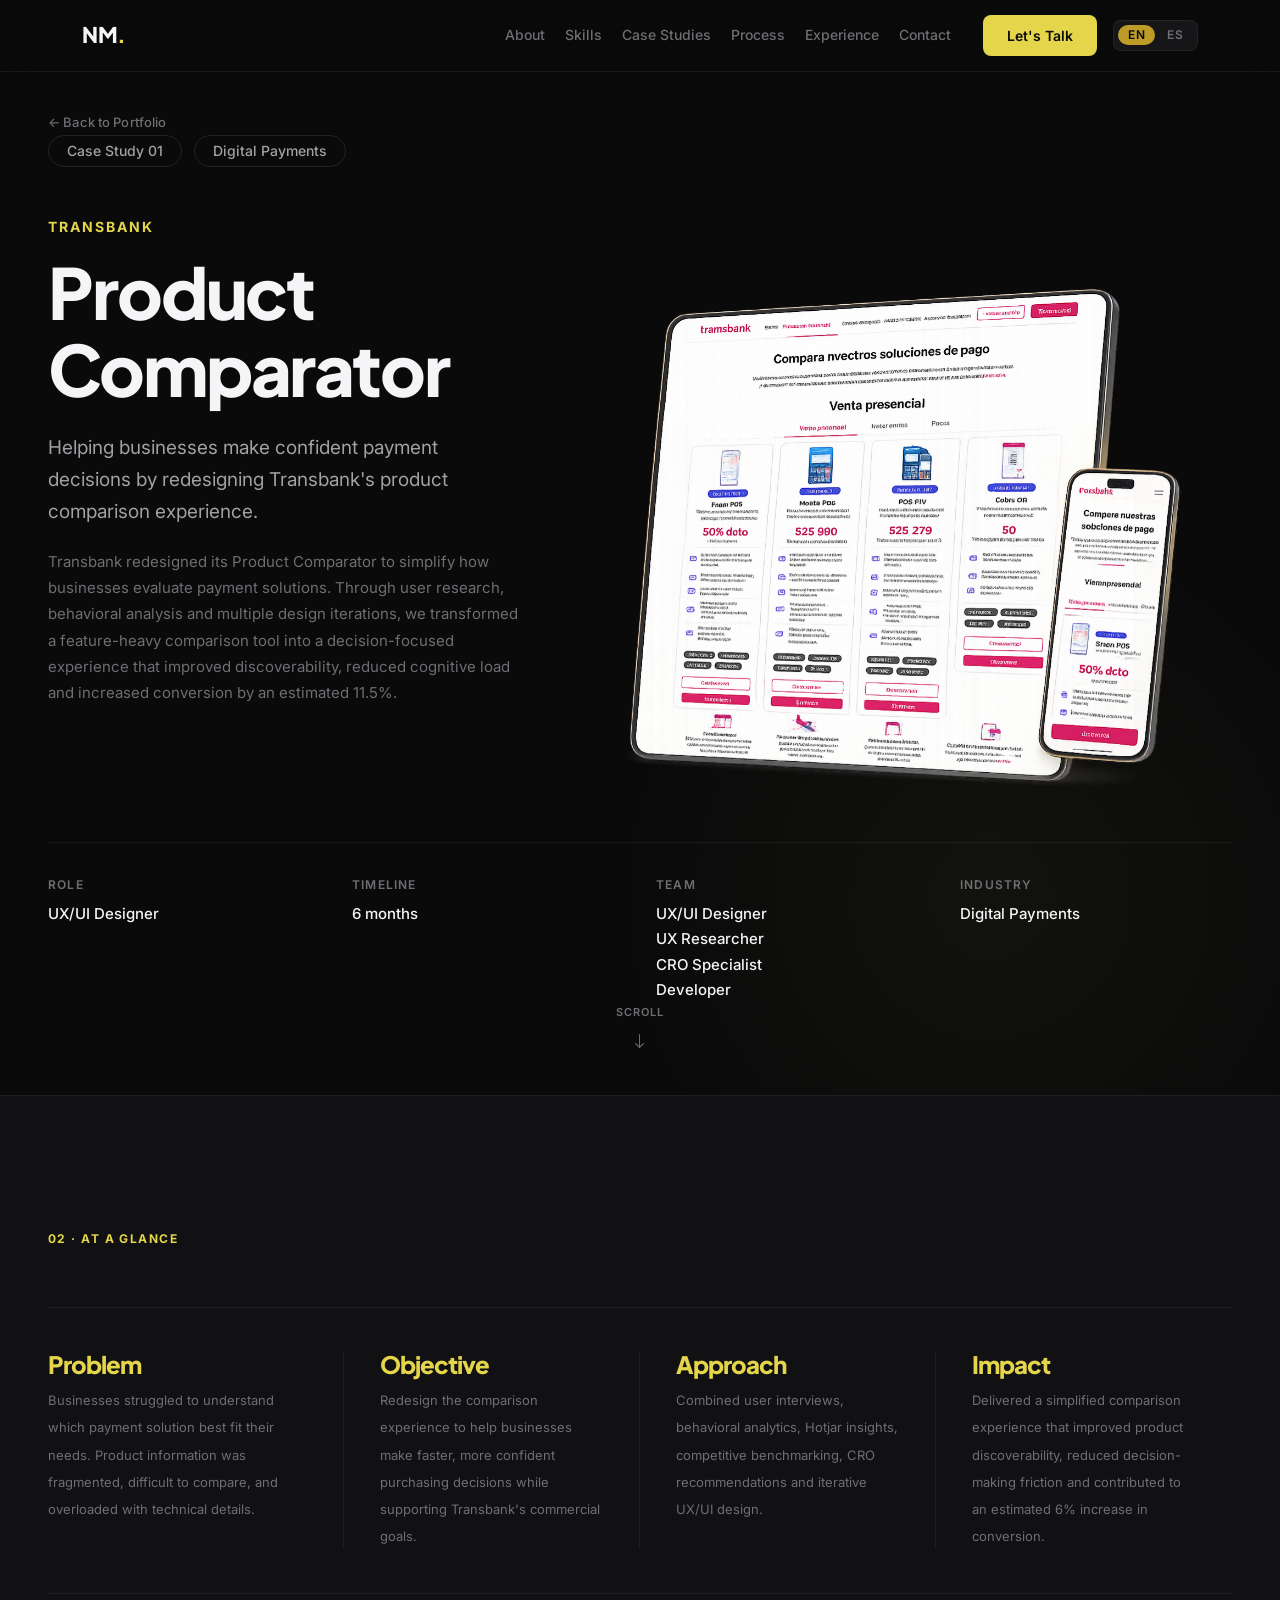
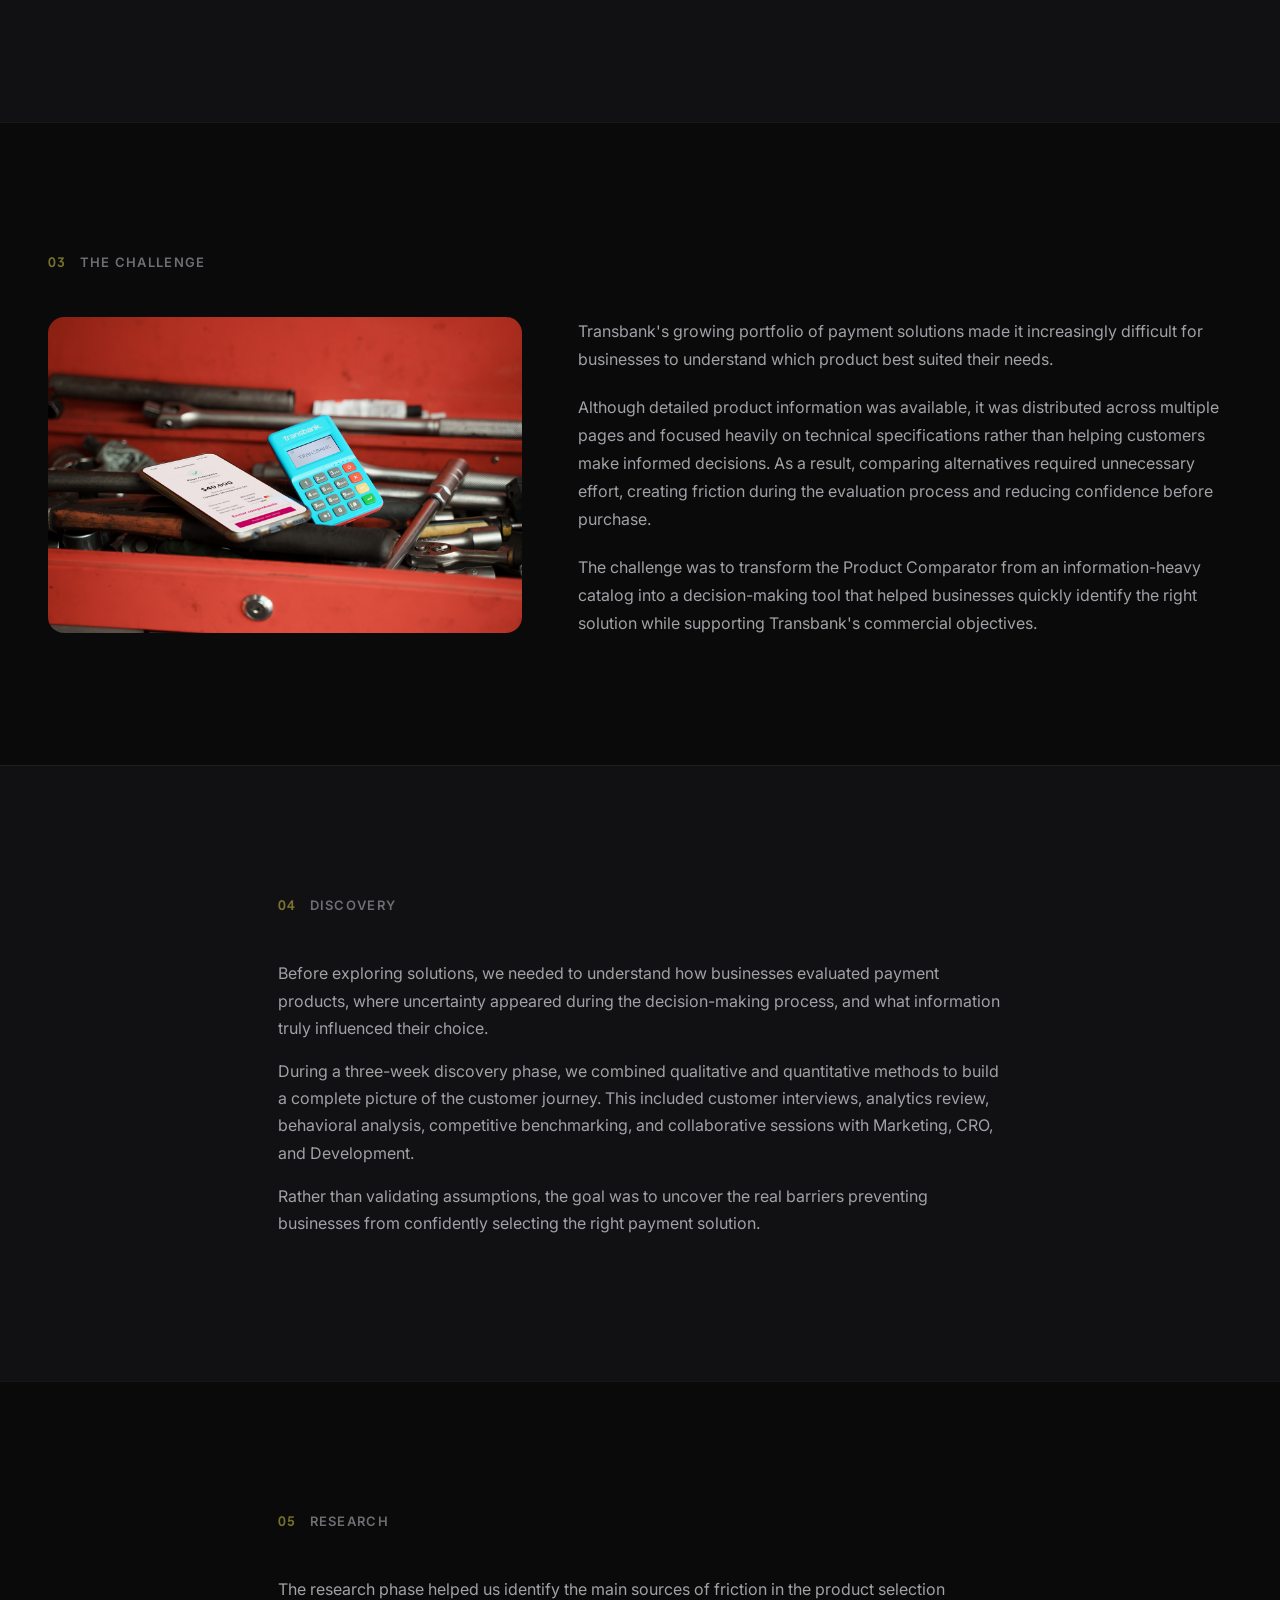
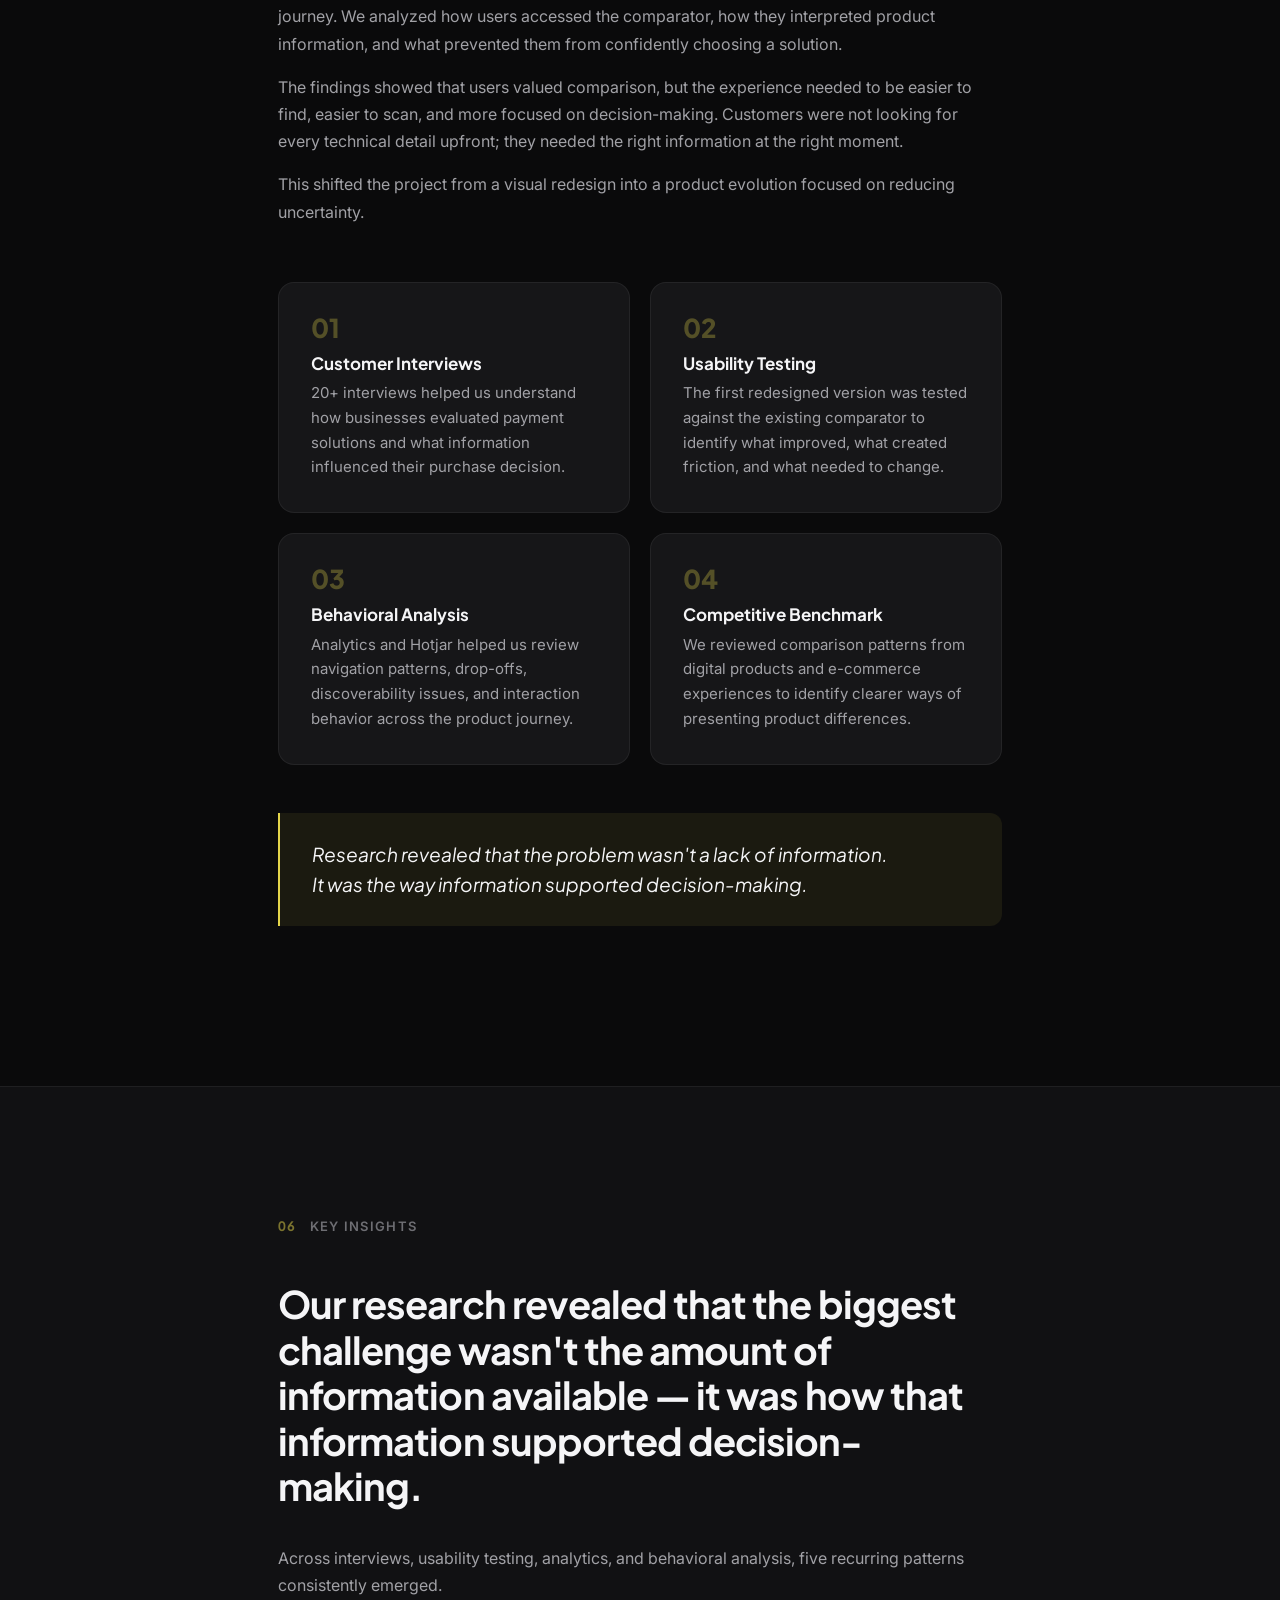
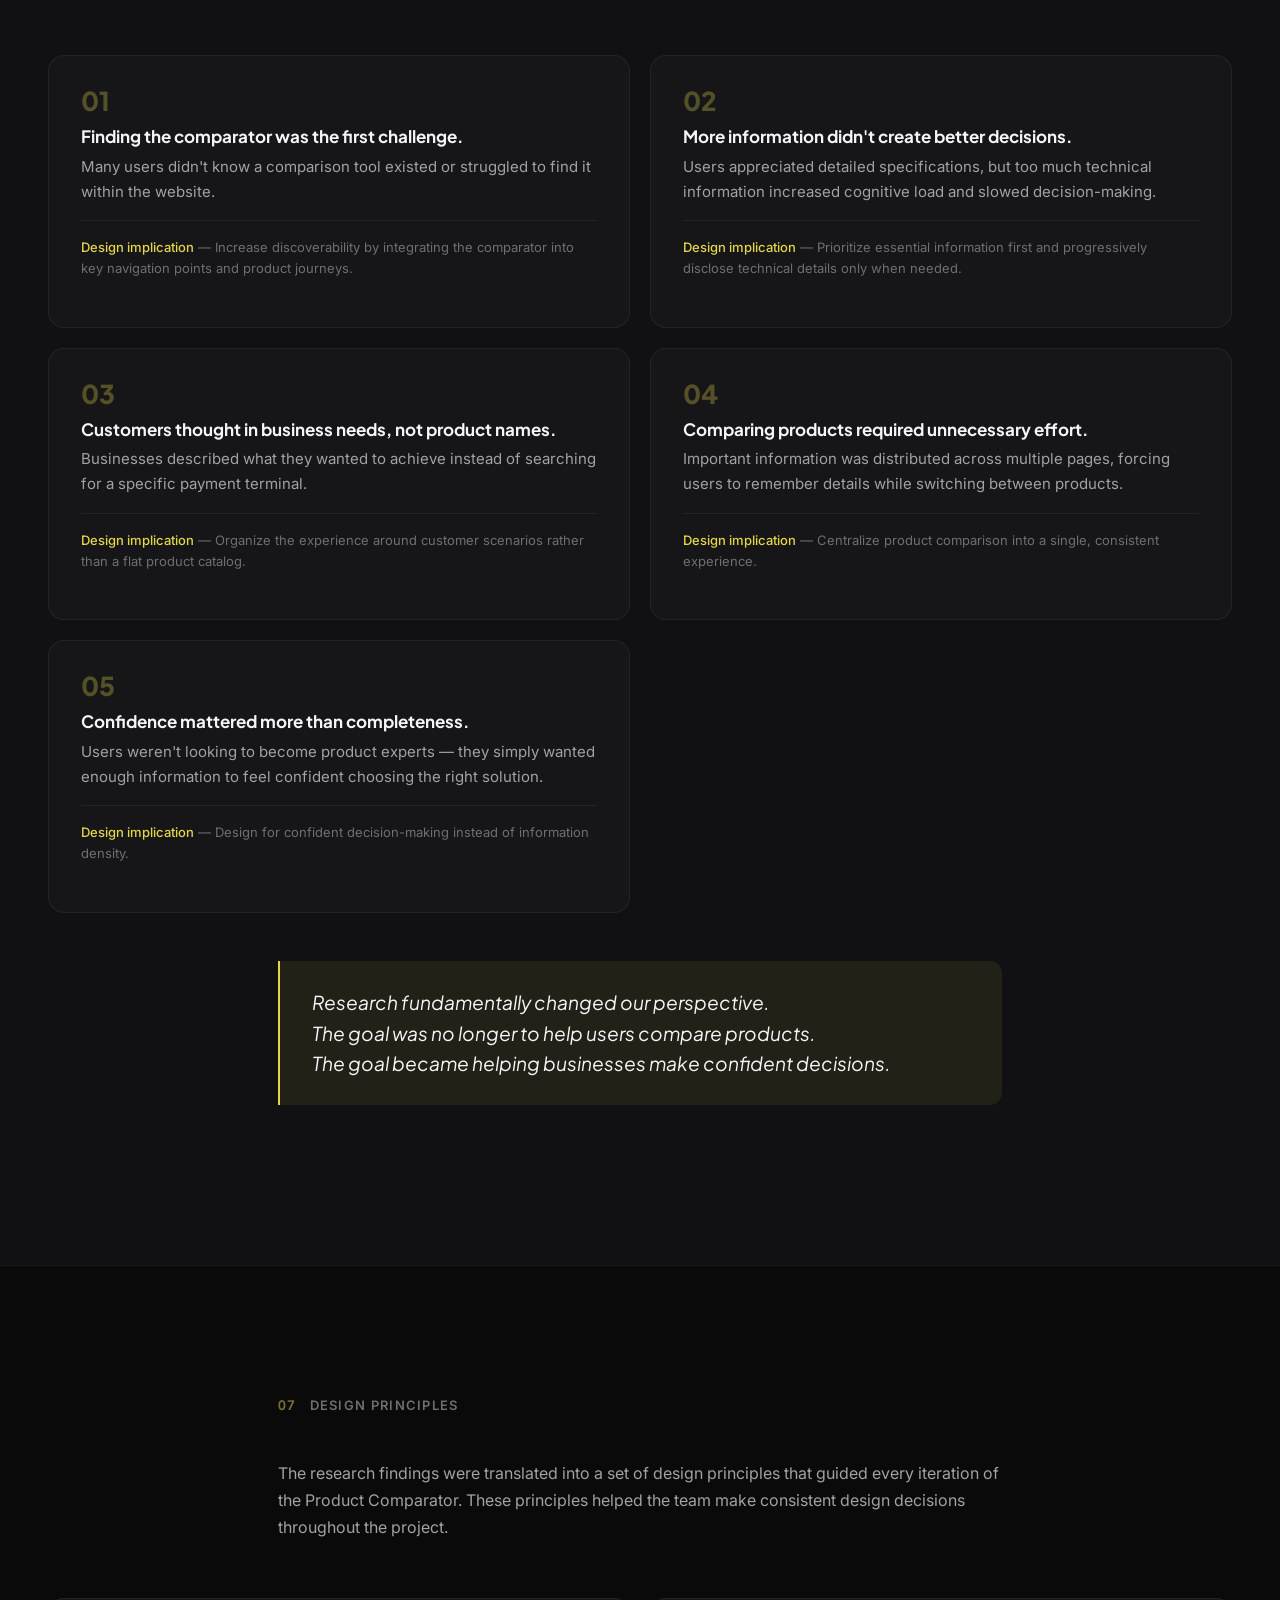
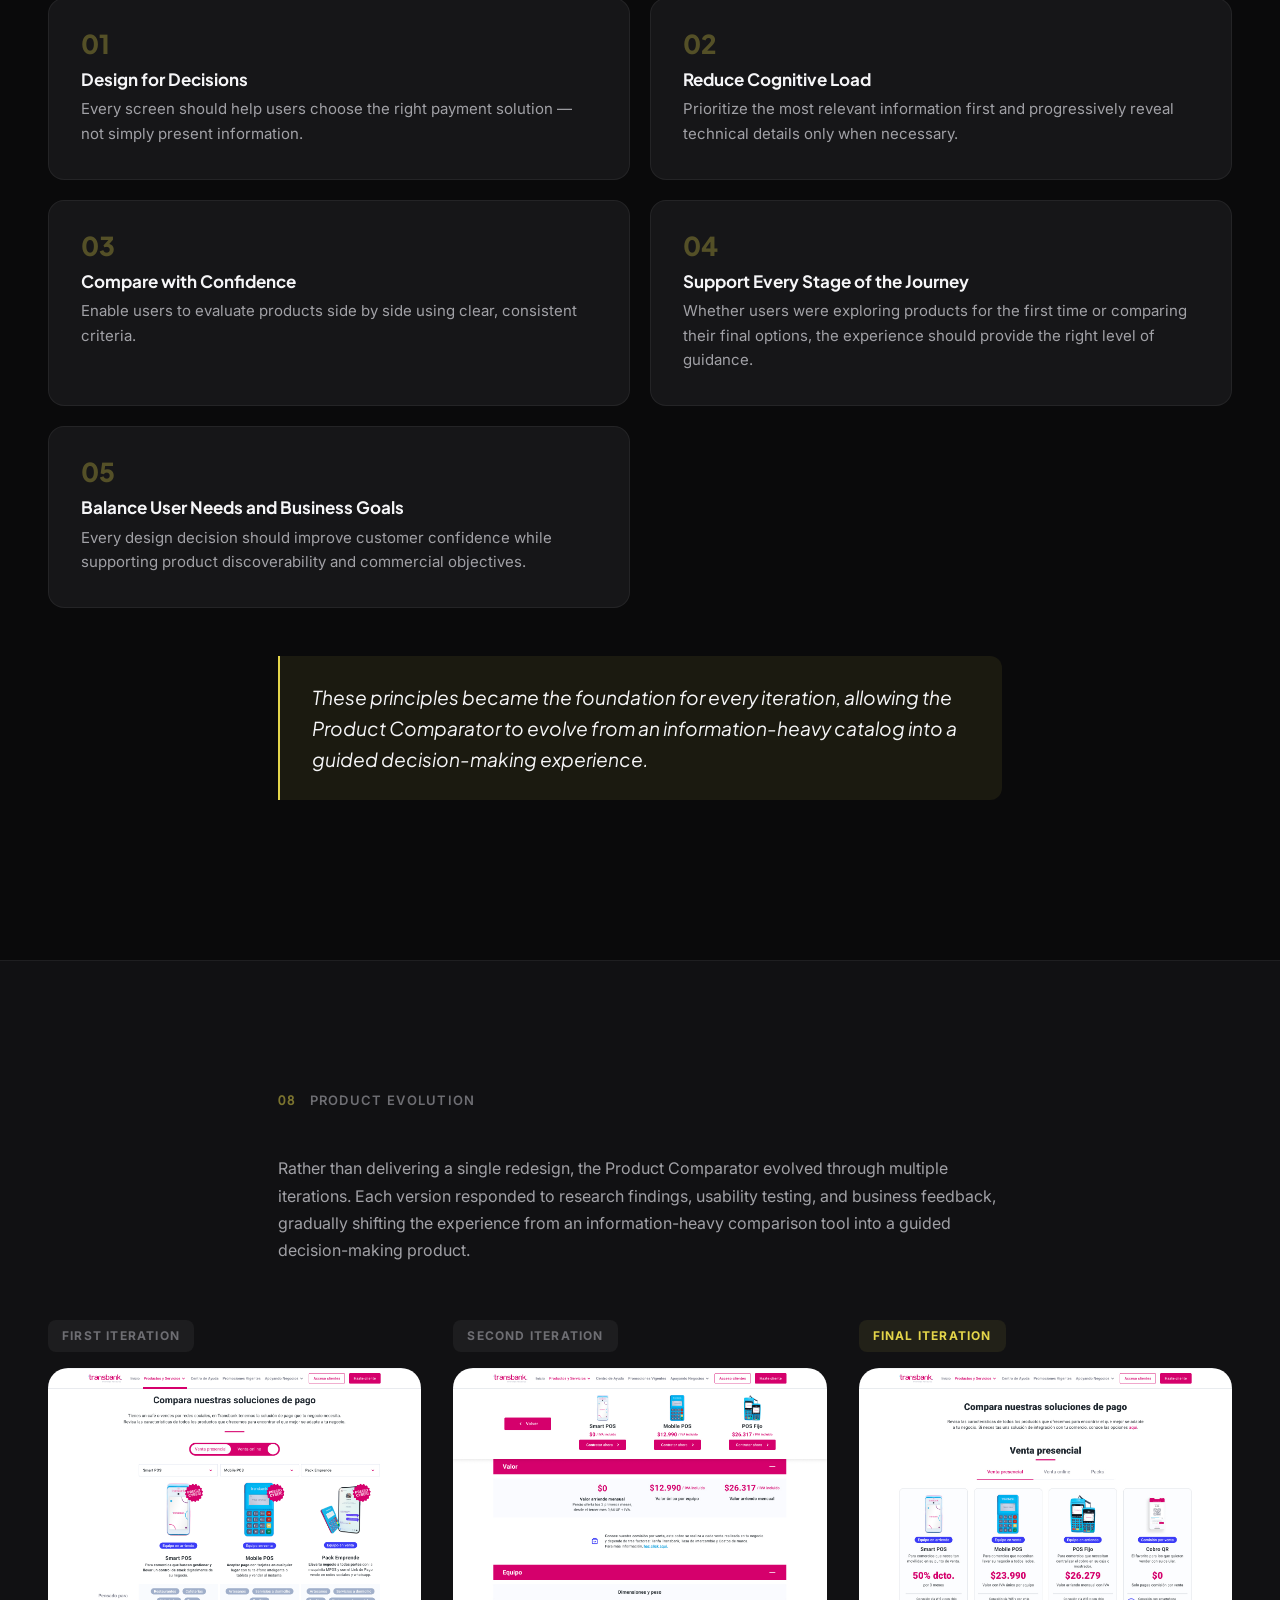
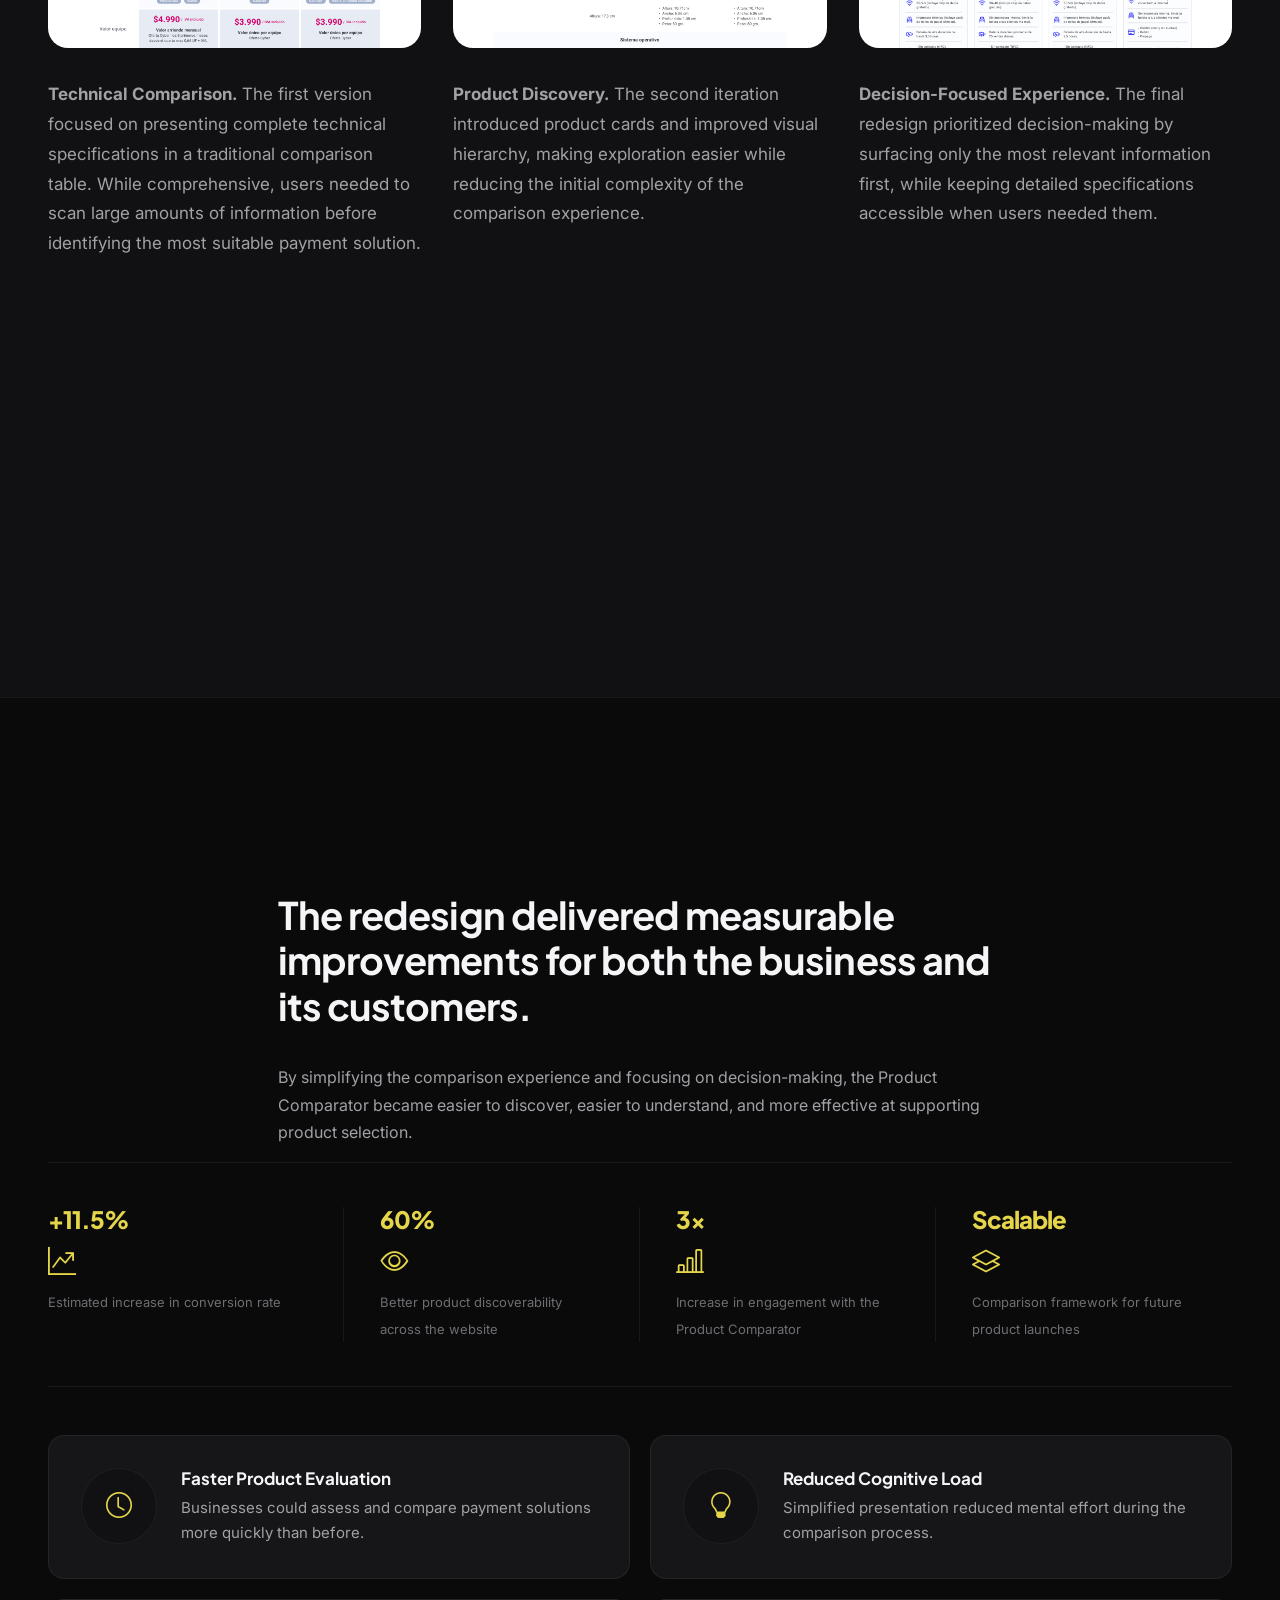
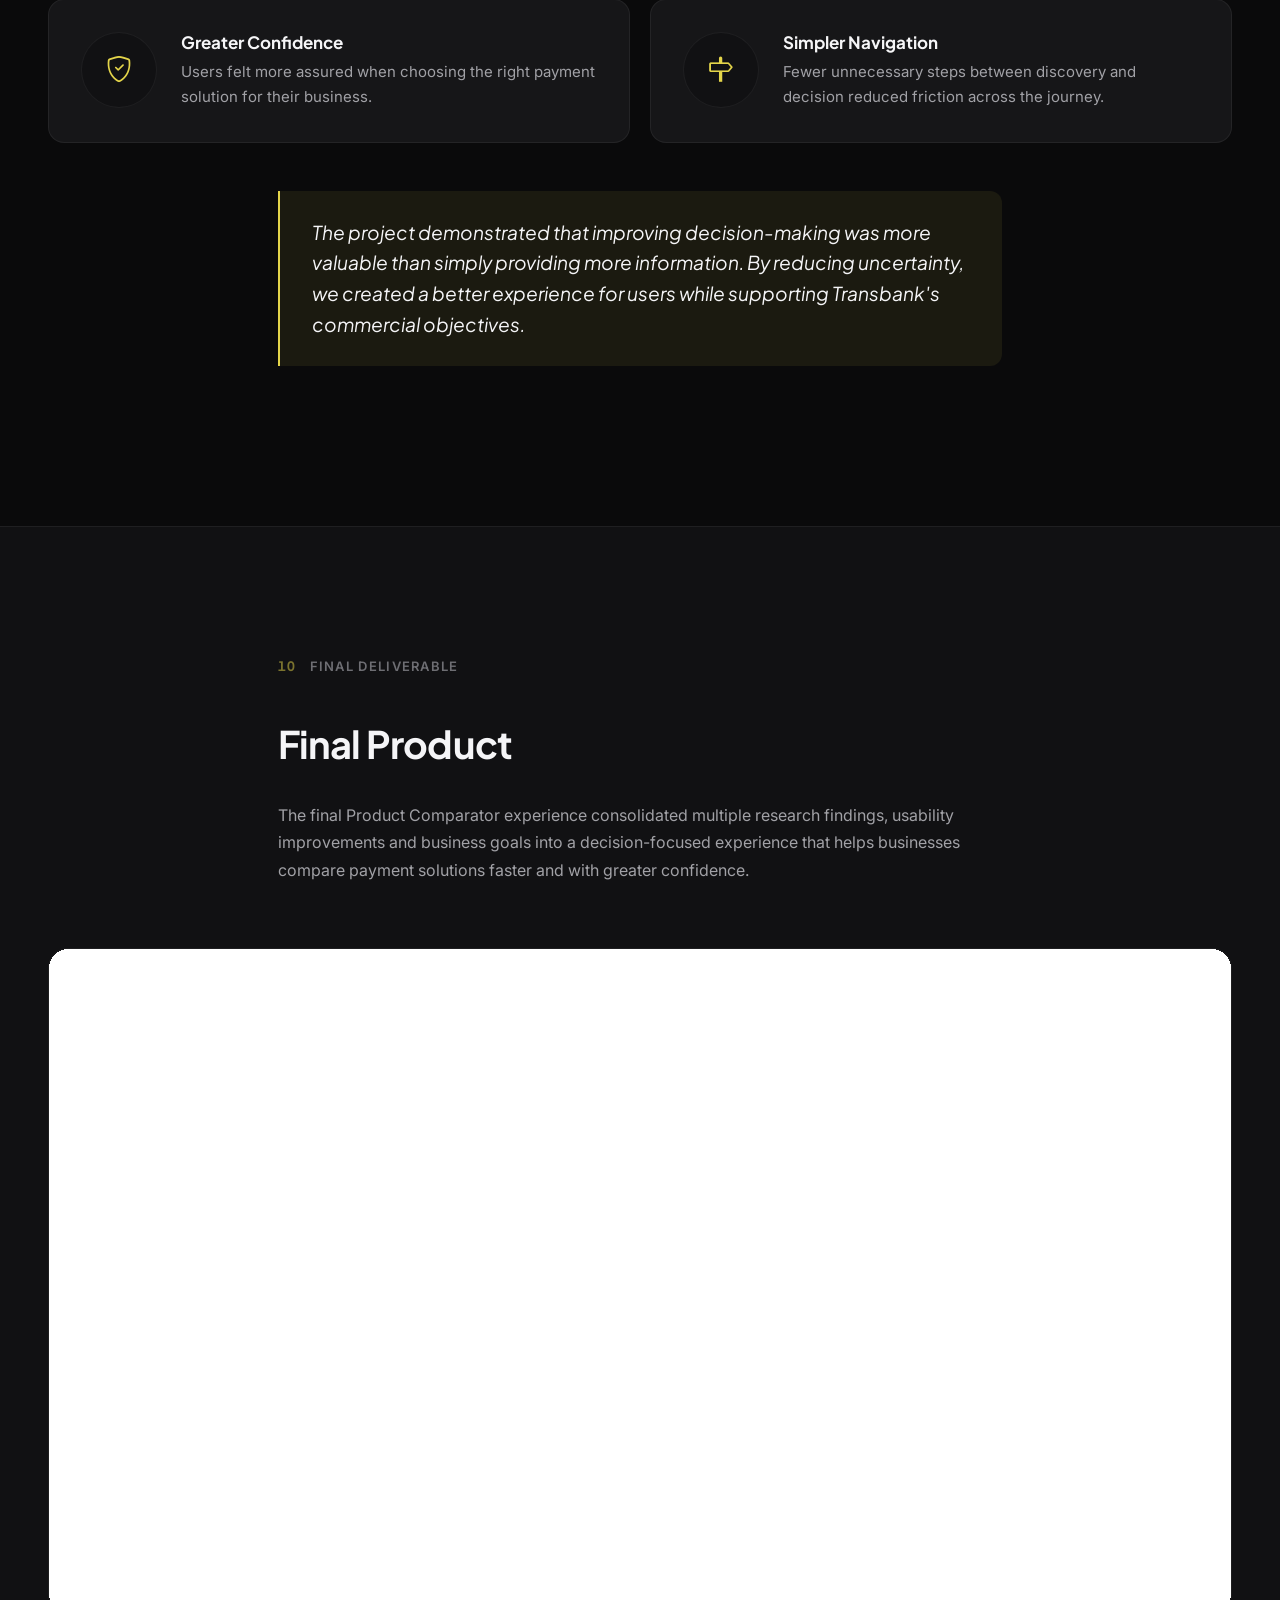
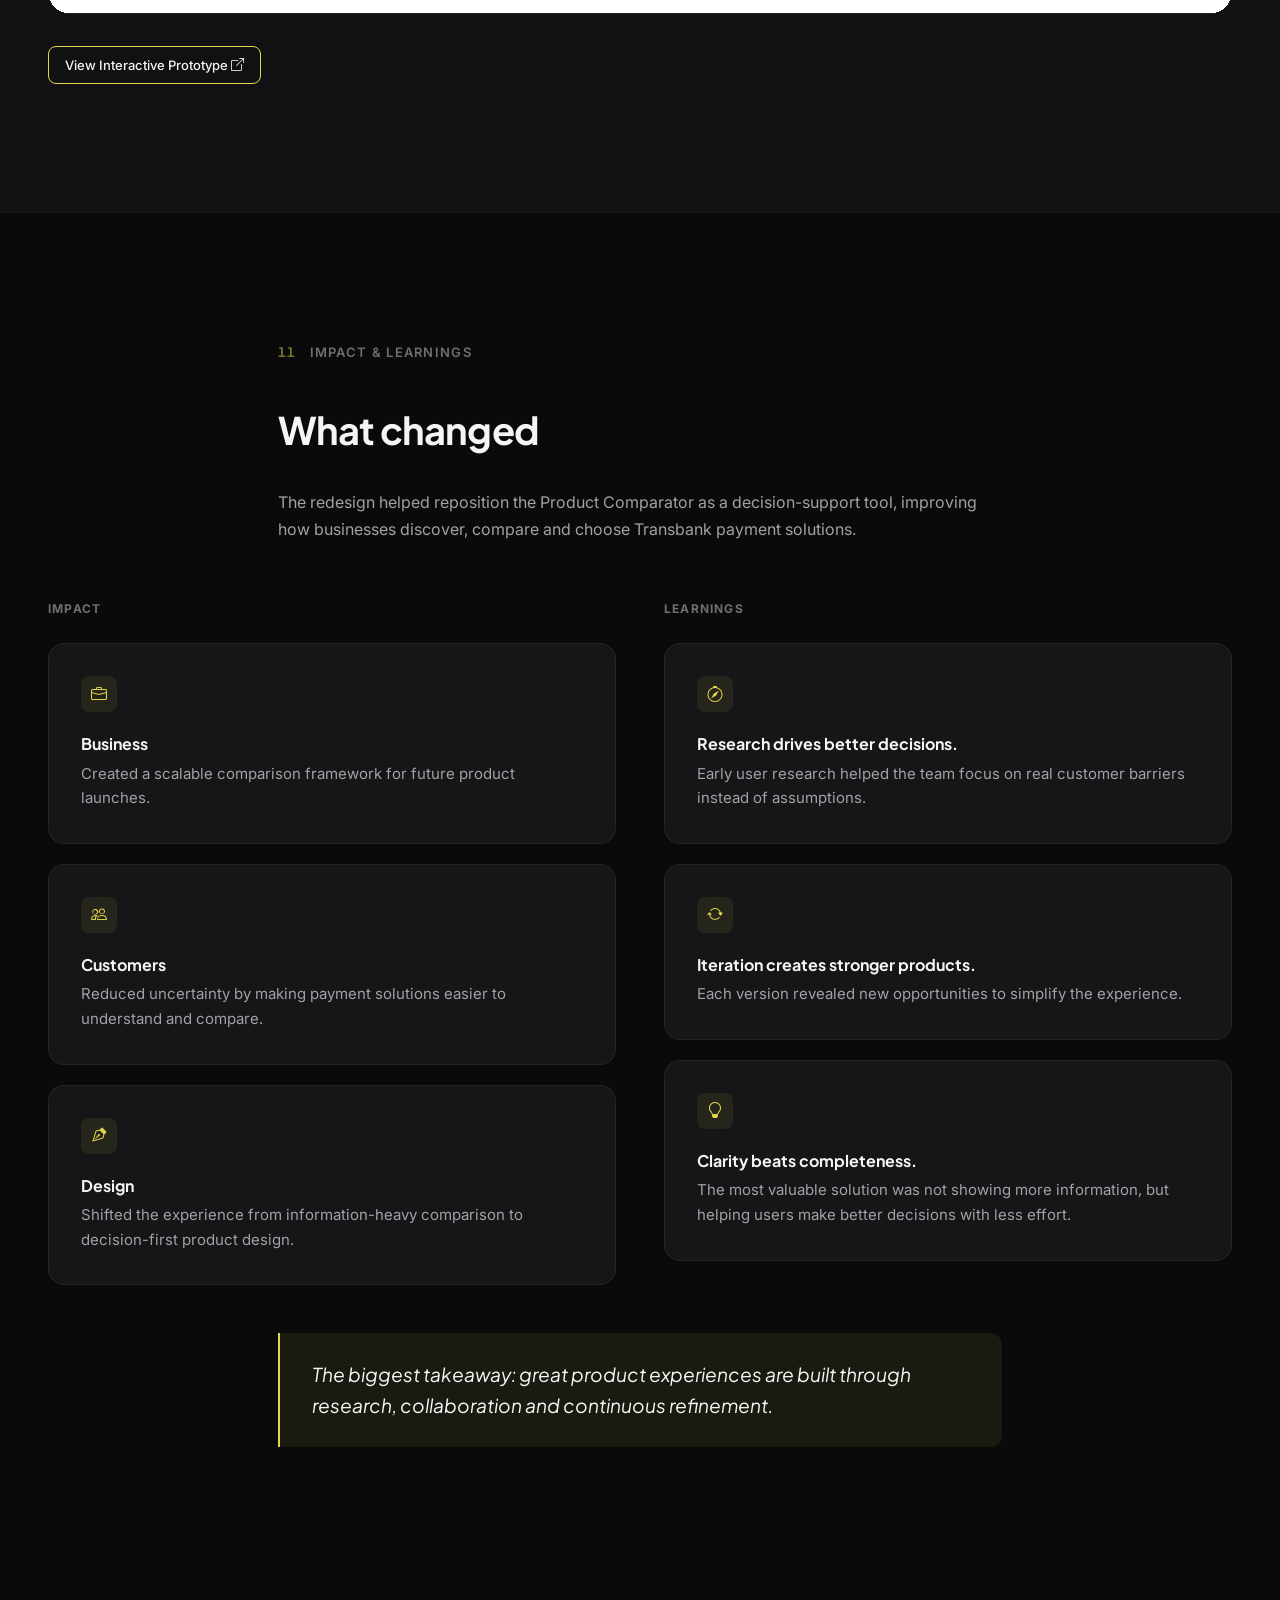
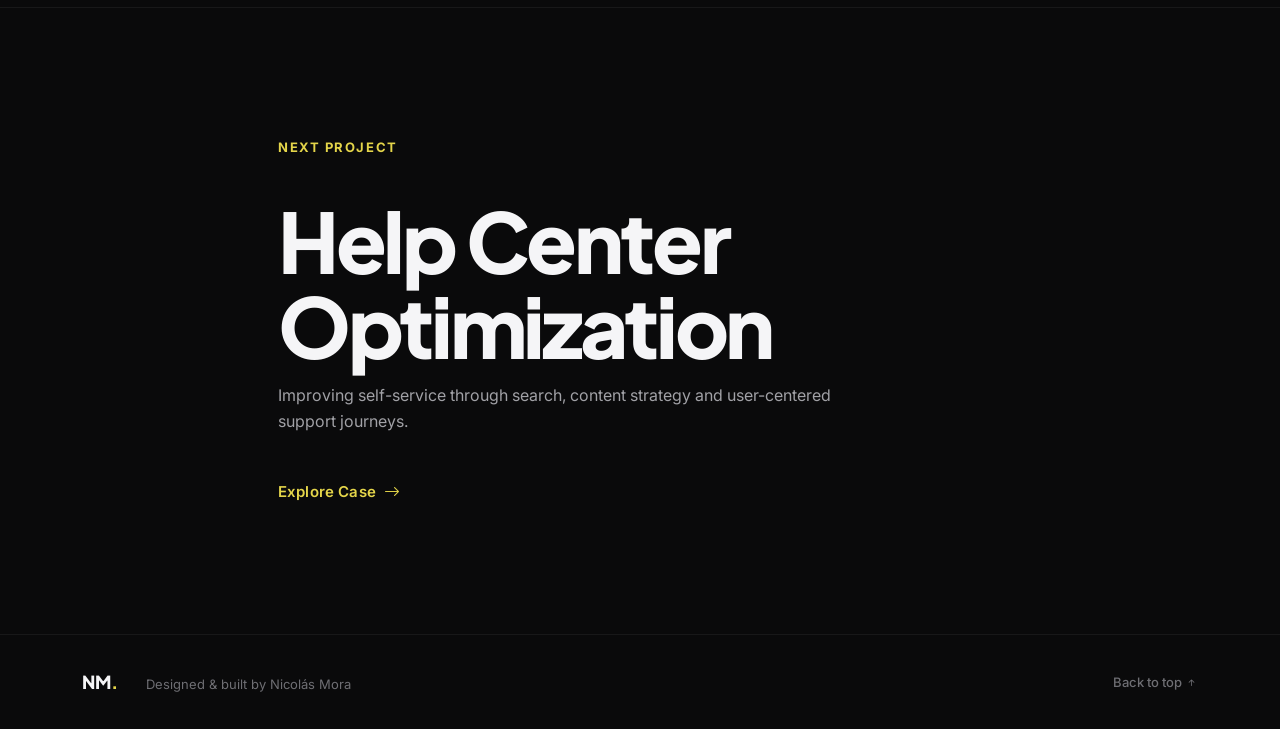
==== case-studies/transbank-product-comparator.html @ 94e7fe15 "Actualiza case study del portfolio" ====
<!DOCTYPE html>
<html lang="en" data-bs-theme="dark">
<head>
  <meta charset="UTF-8">
  <meta name="viewport" content="width=device-width, initial-scale=1.0">
  <meta name="description" content="Product Comparator — Transbank · UX Case Study by Nicolás Mora">
  <meta name="author" content="Nicolás Mora">
  <meta name="theme-color" content="#0a0a0b">
  <title>Product Comparator — Transbank · Nicolás Mora</title>

  <link rel="preconnect" href="https://fonts.googleapis.com">
  <link rel="preconnect" href="https://fonts.gstatic.com" crossorigin>
  <link href="https://fonts.googleapis.com/css2?family=Inter:wght@300;400;500;600;700&family=Plus+Jakarta+Sans:wght@400;500;600;700;800&display=swap" rel="stylesheet">

  <link href="https://cdn.jsdelivr.net/npm/bootstrap@5.3.3/dist/css/bootstrap.min.css" rel="stylesheet">
  <link href="https://cdn.jsdelivr.net/npm/bootstrap-icons@1.11.3/font/bootstrap-icons.min.css" rel="stylesheet">
  <link rel="stylesheet" href="../css/style.css">
  <link rel="stylesheet" href="../css/case-study.css">
</head>
<body>

  <!-- Reading Progress Bar -->
  <div class="cs-progress-bar" id="csProgressBar" aria-hidden="true"></div>

  <!-- ============ NAVIGATION ============ -->
  <nav class="navbar navbar-expand-lg fixed-top nav-blur" id="mainNav">
    <div class="container">
      <a class="navbar-brand brand-mark" href="../">NM<span class="accent-dot">.</span></a>
      <button class="navbar-toggler border-0 shadow-none" type="button"
              data-bs-toggle="collapse" data-bs-target="#navbarNav"
              aria-controls="navbarNav" aria-expanded="false" aria-label="Toggle navigation">
        <span class="navbar-toggler-icon"></span>
      </button>
      <div class="collapse navbar-collapse justify-content-end" id="navbarNav">
        <ul class="navbar-nav gap-lg-1">
          <li class="nav-item"><a class="nav-link" href="../#about"        data-i18n="nav.about">About</a></li>
          <li class="nav-item"><a class="nav-link" href="../#skills"       data-i18n="nav.skills">Skills</a></li>
          <li class="nav-item"><a class="nav-link" href="../#case-studies" data-i18n="nav.caseStudies">Case Studies</a></li>
          <li class="nav-item"><a class="nav-link" href="../#process"      data-i18n="nav.process">Process</a></li>
          <li class="nav-item"><a class="nav-link" href="../#experience"   data-i18n="nav.experience">Experience</a></li>
          <li class="nav-item"><a class="nav-link" href="../#contact"      data-i18n="nav.contact">Contact</a></li>
        </ul>
        <a href="../#contact" class="btn btn-accent ms-lg-4 d-none d-lg-inline-flex" data-i18n="nav.cta">Let's Talk</a>
        <div class="lang-switcher" role="group" aria-label="Language selector">
          <button class="lang-btn active" data-lang="en" aria-pressed="true">EN</button>
          <button class="lang-btn" data-lang="es" aria-pressed="false">ES</button>
        </div>
      </div>
    </div>
  </nav>


  <!-- ============================================================
       SCREEN 01 — HERO
       ============================================================ -->
  <header class="cs-hero" id="cs-top">
    <div class="cs-container">

      <!-- Back to Portfolio — subtle breadcrumb at the top of the hero -->
      <div class="cs-back-nav fade-in">
        <a href="../" class="cs-back-link" data-i18n="cs.back">← Back to Portfolio</a>
      </div>

      <!-- ROW 1: two-column content + image -->
      <div class="cs-hero-row1">

        <div class="cs-hero-content">

          <div class="cs-hero-chips fade-in">
            <span class="cs-hero-chip" data-i18n="tb.chip1">Case Study 01</span>
            <span class="cs-hero-chip" data-i18n="tb.chip2">Digital Payments</span>
          </div>

          <div class="fade-in" style="animation-delay:.07s">
            <p class="cs-client-name">Transbank</p>
            <h1 class="cs-hero-title" data-i18n="tb.heroTitle" data-i18n-html="true">Product<br>Comparator</h1>
          </div>

          <p class="cs-hero-logline fade-in" style="animation-delay:.14s" data-i18n="tb.heroLogline">
            Helping businesses make confident payment decisions by redesigning
            Transbank's product comparison experience.
          </p>

          <p class="cs-hero-summary fade-in" style="animation-delay:.20s" data-i18n="tb.heroSummary">
            Transbank redesigned its Product Comparator to simplify how businesses
            evaluate payment solutions. Through user research, behavioral analysis and
            multiple design iterations, we transformed a feature-heavy comparison tool
            into a decision-focused experience that improved discoverability, reduced
            cognitive load and increased conversion by an estimated 11.5%.
          </p>

        </div><!-- .cs-hero-content -->

        <div class="cs-hero-visual fade-in" style="animation-delay:.42s">
          <img
            src="../assets/case-studies/product-comparator/hero.png"
            alt="Product Comparator — desktop and mobile interface"
            class="cs-hero-mockup"
            draggable="false"
          >
        </div>

      </div><!-- .cs-hero-row1 -->

      <!-- ROW 2: full-width metadata bar -->
      <div class="cs-hero-meta fade-in" style="animation-delay:.28s">
        <div class="cs-meta-item">
          <span class="cs-meta-label" data-i18n="cs.metaRole">Role</span>
          <span class="cs-meta-value" data-i18n="tb.metaRoleVal">UX/UI Designer</span>
        </div>
        <div class="cs-meta-item">
          <span class="cs-meta-label" data-i18n="cs.metaTimeline">Timeline</span>
          <span class="cs-meta-value" data-i18n="tb.metaTimelineVal">6 months</span>
        </div>
        <div class="cs-meta-item">
          <span class="cs-meta-label" data-i18n="cs.metaTeam">Team</span>
          <span class="cs-meta-value" data-i18n="tb.metaTeamVal" data-i18n-html="true">UX/UI Designer<br>UX Researcher<br>CRO Specialist<br>Developer</span>
        </div>
        <div class="cs-meta-item">
          <span class="cs-meta-label" data-i18n="cs.metaIndustry">Industry</span>
          <span class="cs-meta-value" data-i18n="tb.metaIndustryVal">Digital Payments</span>
        </div>
      </div><!-- .cs-hero-meta -->

      <div class="cs-scroll-hint fade-in" style="animation-delay:.35s" aria-hidden="true">
        <span class="cs-scroll-label" data-i18n="tb.scroll">Scroll</span>
        <div class="cs-scroll-arrow"><i class="bi bi-arrow-down"></i></div>
      </div>

    </div><!-- .cs-container -->
    <div class="cs-hero-bg-glow" aria-hidden="true"></div>
  </header>


  <!-- ============================================================
       SCREEN 02 — PROJECT AT A GLANCE
       ============================================================ -->
  <section class="cs-glance" id="cs-glance">
    <div class="cs-container">

      <div class="cs-glance-header scroll-reveal">
        <span class="cs-section-chip" data-i18n="tb.s02chip">02 · At a glance</span>
      </div>

      <div class="cs-stats-row scroll-reveal">

        <div class="cs-stat">
          <span class="cs-stat-number" data-i18n="tb.s02stat1title">Problem</span>
          <span class="cs-stat-label" data-i18n="tb.s02stat1desc">Businesses struggled to understand which payment solution best fit their needs. Product information was fragmented, difficult to compare, and overloaded with technical details.</span>
        </div>

        <div class="cs-stat">
          <span class="cs-stat-number" data-i18n="tb.s02stat2title">Objective</span>
          <span class="cs-stat-label" data-i18n="tb.s02stat2desc">Redesign the comparison experience to help businesses make faster, more confident purchasing decisions while supporting Transbank's commercial goals.</span>
        </div>

        <div class="cs-stat">
          <span class="cs-stat-number" data-i18n="tb.s02stat3title">Approach</span>
          <span class="cs-stat-label" data-i18n="tb.s02stat3desc">Combined user interviews, behavioral analytics, Hotjar insights, competitive benchmarking, CRO recommendations and iterative UX/UI design.</span>
        </div>

        <div class="cs-stat">
          <span class="cs-stat-number" data-i18n="tb.s02stat4title">Impact</span>
          <span class="cs-stat-label" data-i18n="tb.s02stat4desc">Delivered a simplified comparison experience that improved product discoverability, reduced decision-making friction and contributed to an estimated 6% increase in conversion.</span>
        </div>

      </div>

    </div>
  </section>


  <!-- ============================================================
       SCREEN 03 — THE CHALLENGE
       ============================================================ -->
  <section class="cs-section" id="cs-challenge">
    <div class="cs-container">

      <div class="cs-section-header scroll-reveal">
        <span class="cs-section-num">03</span>
        <span class="cs-section-name" data-i18n="cs.challenge">The Challenge</span>
      </div>

      <div class="cs-section-media scroll-reveal cs-fade-only">
        <img
          src="../assets/case-studies/product-comparator/img_sec3.jpg"
          alt="Original Product Comparator — before the redesign"
          class="cs-section-media__img"
        >
        <div class="cs-section-media__text">
          <p data-i18n="tb.s03p1">Transbank's growing portfolio of payment solutions made it increasingly difficult for businesses to understand which product best suited their needs.</p>
          <p data-i18n="tb.s03p2">Although detailed product information was available, it was distributed across multiple pages and focused heavily on technical specifications rather than helping customers make informed decisions. As a result, comparing alternatives required unnecessary effort, creating friction during the evaluation process and reducing confidence before purchase.</p>
          <p data-i18n="tb.s03p3">The challenge was to transform the Product Comparator from an information-heavy catalog into a decision-making tool that helped businesses quickly identify the right solution while supporting Transbank's commercial objectives.</p>
        </div>
      </div>

    </div>
  </section>


  <!-- ============================================================
       SCREEN 04 — DISCOVERY
       ============================================================ -->
  <section class="cs-section cs-section--alt" id="cs-discovery">
    <div class="cs-container cs-container--reading">

      <div class="cs-section-header scroll-reveal">
        <span class="cs-section-num">04</span>
        <span class="cs-section-name" data-i18n="tb.s04name">Discovery</span>
      </div>

      <div class="scroll-reveal">
        <p data-i18n="tb.s04p1">Before exploring solutions, we needed to understand how businesses evaluated payment products, where uncertainty appeared during the decision-making process, and what information truly influenced their choice.</p>
        <p data-i18n="tb.s04p2">During a three-week discovery phase, we combined qualitative and quantitative methods to build a complete picture of the customer journey. This included customer interviews, analytics review, behavioral analysis, competitive benchmarking, and collaborative sessions with Marketing, CRO, and Development.</p>
        <p data-i18n="tb.s04p3">Rather than validating assumptions, the goal was to uncover the real barriers preventing businesses from confidently selecting the right payment solution.</p>
      </div>

    </div>
  </section>


  <!-- ============================================================
       SCREEN 05 — RESEARCH
       ============================================================ -->
  <section class="cs-section" id="cs-research">
    <div class="cs-container cs-container--reading">

      <div class="cs-section-header scroll-reveal">
        <span class="cs-section-num">05</span>
        <span class="cs-section-name" data-i18n="tb.s05name">Research</span>
      </div>

      <div class="scroll-reveal">
        <p data-i18n="tb.s05p1">The research phase helped us identify the main sources of friction in the product selection journey. We analyzed how users accessed the comparator, how they interpreted product information, and what prevented them from confidently choosing a solution.</p>
        <p data-i18n="tb.s05p2">The findings showed that users valued comparison, but the experience needed to be easier to find, easier to scan, and more focused on decision-making. Customers were not looking for every technical detail upfront; they needed the right information at the right moment.</p>
        <p data-i18n="tb.s05p3">This shifted the project from a visual redesign into a product evolution focused on reducing uncertainty.</p>
      </div>

      <div class="cs-insights-grid">

        <div class="cs-insight-card scroll-reveal">
          <span class="cs-insight-num">01</span>
          <h3 class="cs-insight-title" data-i18n="tb.s05i1title">Customer Interviews</h3>
          <p class="cs-insight-desc" data-i18n="tb.s05i1desc">20+ interviews helped us understand how businesses evaluated payment solutions and what information influenced their purchase decision.</p>
        </div>

        <div class="cs-insight-card scroll-reveal" style="animation-delay:.12s">
          <span class="cs-insight-num">02</span>
          <h3 class="cs-insight-title" data-i18n="tb.s05i2title">Usability Testing</h3>
          <p class="cs-insight-desc" data-i18n="tb.s05i2desc">The first redesigned version was tested against the existing comparator to identify what improved, what created friction, and what needed to change.</p>
        </div>

        <div class="cs-insight-card scroll-reveal" style="animation-delay:.24s">
          <span class="cs-insight-num">03</span>
          <h3 class="cs-insight-title" data-i18n="tb.s05i3title">Behavioral Analysis</h3>
          <p class="cs-insight-desc" data-i18n="tb.s05i3desc">Analytics and Hotjar helped us review navigation patterns, drop-offs, discoverability issues, and interaction behavior across the product journey.</p>
        </div>

        <div class="cs-insight-card scroll-reveal" style="animation-delay:.36s">
          <span class="cs-insight-num">04</span>
          <h3 class="cs-insight-title" data-i18n="tb.s05i4title">Competitive Benchmark</h3>
          <p class="cs-insight-desc" data-i18n="tb.s05i4desc">We reviewed comparison patterns from digital products and e-commerce experiences to identify clearer ways of presenting product differences.</p>
        </div>

      </div>

      <blockquote class="cs-callout scroll-reveal cs-fade-only" style="margin-top:3rem">
        <p data-i18n="tb.s05callout" data-i18n-html="true">Research revealed that the problem wasn't a lack of information.<br>
        It was the way information supported decision-making.</p>
      </blockquote>

    </div>
  </section>


  <!-- ============================================================
       SCREEN 06 — KEY INSIGHTS
       ============================================================ -->
  <section class="cs-section cs-section--alt" id="cs-insights">

    <div class="cs-container cs-container--reading">
      <div class="cs-section-header scroll-reveal">
        <span class="cs-section-num">06</span>
        <span class="cs-section-name" data-i18n="tb.s06name">Key Insights</span>
      </div>
      <h2 class="cs-section-title scroll-reveal" data-i18n="tb.s06title">Our research revealed that the biggest challenge wasn't the amount of information available — it was how that information supported decision-making.</h2>
      <p class="scroll-reveal" data-i18n="tb.s06intro">Across interviews, usability testing, analytics, and behavioral analysis, five recurring patterns consistently emerged.</p>
    </div>

    <div class="cs-container">
      <div class="cs-insights-grid">

        <div class="cs-insight-card scroll-reveal">
          <span class="cs-insight-num">01</span>
          <h3 class="cs-insight-title" data-i18n="tb.s06i1title">Finding the comparator was the first challenge.</h3>
          <p class="cs-insight-desc" data-i18n="tb.s06i1desc">Many users didn't know a comparison tool existed or struggled to find it within the website.</p>
          <p class="cs-insight-implication" data-i18n="tb.s06i1impl" data-i18n-html="true"><span>Design implication</span> — Increase discoverability by integrating the comparator into key navigation points and product journeys.</p>
        </div>

        <div class="cs-insight-card scroll-reveal" style="animation-delay:.12s">
          <span class="cs-insight-num">02</span>
          <h3 class="cs-insight-title" data-i18n="tb.s06i2title">More information didn't create better decisions.</h3>
          <p class="cs-insight-desc" data-i18n="tb.s06i2desc">Users appreciated detailed specifications, but too much technical information increased cognitive load and slowed decision-making.</p>
          <p class="cs-insight-implication" data-i18n="tb.s06i2impl" data-i18n-html="true"><span>Design implication</span> — Prioritize essential information first and progressively disclose technical details only when needed.</p>
        </div>

        <div class="cs-insight-card scroll-reveal" style="animation-delay:.24s">
          <span class="cs-insight-num">03</span>
          <h3 class="cs-insight-title" data-i18n="tb.s06i3title">Customers thought in business needs, not product names.</h3>
          <p class="cs-insight-desc" data-i18n="tb.s06i3desc">Businesses described what they wanted to achieve instead of searching for a specific payment terminal.</p>
          <p class="cs-insight-implication" data-i18n="tb.s06i3impl" data-i18n-html="true"><span>Design implication</span> — Organize the experience around customer scenarios rather than a flat product catalog.</p>
        </div>

        <div class="cs-insight-card scroll-reveal" style="animation-delay:.36s">
          <span class="cs-insight-num">04</span>
          <h3 class="cs-insight-title" data-i18n="tb.s06i4title">Comparing products required unnecessary effort.</h3>
          <p class="cs-insight-desc" data-i18n="tb.s06i4desc">Important information was distributed across multiple pages, forcing users to remember details while switching between products.</p>
          <p class="cs-insight-implication" data-i18n="tb.s06i4impl" data-i18n-html="true"><span>Design implication</span> — Centralize product comparison into a single, consistent experience.</p>
        </div>

        <div class="cs-insight-card scroll-reveal" style="animation-delay:.48s">
          <span class="cs-insight-num">05</span>
          <h3 class="cs-insight-title" data-i18n="tb.s06i5title">Confidence mattered more than completeness.</h3>
          <p class="cs-insight-desc" data-i18n="tb.s06i5desc">Users weren't looking to become product experts — they simply wanted enough information to feel confident choosing the right solution.</p>
          <p class="cs-insight-implication" data-i18n="tb.s06i5impl" data-i18n-html="true"><span>Design implication</span> — Design for confident decision-making instead of information density.</p>
        </div>

      </div>
    </div>

    <div class="cs-container cs-container--reading">
      <blockquote class="cs-callout scroll-reveal cs-fade-only" style="margin-top:3rem">
        <p data-i18n="tb.s06callout" data-i18n-html="true">Research fundamentally changed our perspective.<br>
        The goal was no longer to help users compare products.<br>
        The goal became helping businesses make confident decisions.</p>
      </blockquote>
    </div>

  </section>


  <!-- ============================================================
       SCREEN 07 — DESIGN PRINCIPLES
       ============================================================ -->
  <section class="cs-section" id="cs-design-principles">

    <div class="cs-container cs-container--reading">
      <div class="cs-section-header scroll-reveal">
        <span class="cs-section-num">07</span>
        <span class="cs-section-name" data-i18n="tb.s07name">Design Principles</span>
      </div>
      <p class="scroll-reveal" data-i18n="tb.s07intro">The research findings were translated into a set of design principles that guided every iteration of the Product Comparator. These principles helped the team make consistent design decisions throughout the project.</p>
    </div>

    <div class="cs-container">
      <div class="cs-insights-grid">

        <div class="cs-insight-card scroll-reveal">
          <span class="cs-insight-num">01</span>
          <h3 class="cs-insight-title" data-i18n="tb.s07p1title">Design for Decisions</h3>
          <p class="cs-insight-desc" data-i18n="tb.s07p1desc">Every screen should help users choose the right payment solution — not simply present information.</p>
        </div>

        <div class="cs-insight-card scroll-reveal" style="animation-delay:.12s">
          <span class="cs-insight-num">02</span>
          <h3 class="cs-insight-title" data-i18n="tb.s07p2title">Reduce Cognitive Load</h3>
          <p class="cs-insight-desc" data-i18n="tb.s07p2desc">Prioritize the most relevant information first and progressively reveal technical details only when necessary.</p>
        </div>

        <div class="cs-insight-card scroll-reveal" style="animation-delay:.24s">
          <span class="cs-insight-num">03</span>
          <h3 class="cs-insight-title" data-i18n="tb.s07p3title">Compare with Confidence</h3>
          <p class="cs-insight-desc" data-i18n="tb.s07p3desc">Enable users to evaluate products side by side using clear, consistent criteria.</p>
        </div>

        <div class="cs-insight-card scroll-reveal" style="animation-delay:.36s">
          <span class="cs-insight-num">04</span>
          <h3 class="cs-insight-title" data-i18n="tb.s07p4title">Support Every Stage of the Journey</h3>
          <p class="cs-insight-desc" data-i18n="tb.s07p4desc">Whether users were exploring products for the first time or comparing their final options, the experience should provide the right level of guidance.</p>
        </div>

        <div class="cs-insight-card scroll-reveal" style="animation-delay:.48s">
          <span class="cs-insight-num">05</span>
          <h3 class="cs-insight-title" data-i18n="tb.s07p5title">Balance User Needs and Business Goals</h3>
          <p class="cs-insight-desc" data-i18n="tb.s07p5desc">Every design decision should improve customer confidence while supporting product discoverability and commercial objectives.</p>
        </div>

      </div>
    </div>

    <div class="cs-container cs-container--reading">
      <blockquote class="cs-callout scroll-reveal cs-fade-only" style="margin-top:3rem">
        <p data-i18n="tb.s07callout">These principles became the foundation for every iteration, allowing the Product Comparator to evolve from an information-heavy catalog into a guided decision-making experience.</p>
      </blockquote>
    </div>

  </section>




  <!-- ============================================================
       SCREEN 08 — PRODUCT EVOLUTION
       ============================================================ -->
  <section class="cs-section cs-section--alt" id="cs-evolution">

    <div class="cs-container cs-container--reading">
      <div class="cs-section-header scroll-reveal">
        <span class="cs-section-num">08</span>
        <span class="cs-section-name" data-i18n="tb.s08name">Product Evolution</span>
      </div>
      <p class="scroll-reveal" data-i18n="tb.s08intro">Rather than delivering a single redesign, the Product Comparator evolved through multiple iterations. Each version responded to research findings, usability testing, and business feedback, gradually shifting the experience from an information-heavy comparison tool into a guided decision-making product.</p>
    </div>

    <div class="cs-container scroll-reveal">
      <div class="cs-before-after">

        <div class="cs-evolution-panel">
          <div class="cs-evolution-label cs-evolution-label--before" data-i18n="tb.s08v1label">First Iteration</div>
          <img
            src="../assets/case-studies/product-comparator/v1.png"
            alt="Product Comparator V1 — Technical Comparison"
            class="cs-evolution-img"
          >
          <p class="cs-body-text" style="margin-top:1rem;" data-i18n="tb.s08v1desc" data-i18n-html="true"><strong>Technical Comparison.</strong> The first version focused on presenting complete technical specifications in a traditional comparison table. While comprehensive, users needed to scan large amounts of information before identifying the most suitable payment solution.</p>
        </div>

        <div class="cs-evolution-panel">
          <div class="cs-evolution-label cs-evolution-label--before" data-i18n="tb.s08v2label">Second Iteration</div>
          <img
            src="../assets/case-studies/product-comparator/v2.jpg"
            alt="Product Comparator V2 — Product Discovery"
            class="cs-evolution-img"
          >
          <p class="cs-body-text" style="margin-top:1rem;" data-i18n="tb.s08v2desc" data-i18n-html="true"><strong>Product Discovery.</strong> The second iteration introduced product cards and improved visual hierarchy, making exploration easier while reducing the initial complexity of the comparison experience.</p>
        </div>

        <div class="cs-evolution-panel">
          <div class="cs-evolution-label cs-evolution-label--after" data-i18n="tb.s08v3label">Final Iteration</div>
          <img
            src="../assets/case-studies/product-comparator/v3.jpg"
            alt="Product Comparator V3 — Decision-Focused Experience"
            class="cs-evolution-img"
          >
          <p class="cs-body-text" style="margin-top:1rem;" data-i18n="tb.s08v3desc" data-i18n-html="true"><strong>Decision-Focused Experience.</strong> The final redesign prioritized decision-making by surfacing only the most relevant information first, while keeping detailed specifications accessible when users needed them.</p>
        </div>

      </div>
    </div>

    <div class="cs-container cs-container--reading">
      <blockquote class="cs-callout scroll-reveal cs-fade-only" style="margin-top:3rem">
        <p data-i18n="tb.s08callout" data-i18n-html="true">Each iteration answered a different question.<br>
        Version 1 proved comparison was valuable.<br>
        Version 2 showed where complexity appeared.<br>
        Version 3 transformed those learnings into a simpler, more effective product experience.</p>
      </blockquote>
    </div>

  </section>


  <!-- ============================================================
       SCREEN 09 — RESULTS
       ============================================================ -->
  <section class="cs-section" id="cs-results">

    <div class="cs-container cs-container--reading">
      <div class="cs-section-header scroll-reveal">
        <span class="cs-section-num">09</span>
        <span class="cs-section-name" data-i18n="tb.s09name">Results</span>
      </div>
      <h2 class="cs-section-title scroll-reveal" data-i18n="tb.s09title">The redesign delivered measurable improvements for both the business and its customers.</h2>
      <div class="scroll-reveal cs-fade-only">
        <p data-i18n="tb.s09intro">By simplifying the comparison experience and focusing on decision-making, the Product Comparator became easier to discover, easier to understand, and more effective at supporting product selection.</p>
      </div>
    </div>

    <div class="cs-container scroll-reveal cs-fade-only">
      <div class="cs-stats-row">

        <div class="cs-stat">
          <span class="cs-stat-number">+11.5%</span>
          <i class="bi bi-graph-up-arrow cs-stat-icon" aria-hidden="true"></i>
          <span class="cs-stat-label" data-i18n="tb.s09stat1">Estimated increase in conversion rate</span>
        </div>

        <div class="cs-stat">
          <span class="cs-stat-number">60%</span>
          <i class="bi bi-eye cs-stat-icon" aria-hidden="true"></i>
          <span class="cs-stat-label" data-i18n="tb.s09stat2">Better product discoverability across the website</span>
        </div>

        <div class="cs-stat">
          <span class="cs-stat-number">3×</span>
          <i class="bi bi-bar-chart-line cs-stat-icon" aria-hidden="true"></i>
          <span class="cs-stat-label" data-i18n="tb.s09stat3">Increase in engagement with the Product Comparator</span>
        </div>

        <div class="cs-stat">
          <span class="cs-stat-number" data-i18n="tb.s09stat4title">Scalable</span>
          <i class="bi bi-layers cs-stat-icon" aria-hidden="true"></i>
          <span class="cs-stat-label" data-i18n="tb.s09stat4">Comparison framework for future product launches</span>
        </div>

      </div>
    </div>

    <div class="cs-container">
      <div class="cs-insights-grid scroll-reveal cs-fade-only" style="margin-top:3rem">

        <div class="cs-insight-card cs-insight-card--icon-left">
          <div class="cs-outcome-icon" aria-hidden="true">
            <i class="bi bi-clock"></i>
          </div>
          <div class="cs-outcome-text">
            <h3 class="cs-insight-title" data-i18n="tb.s09o1title">Faster Product Evaluation</h3>
            <p class="cs-insight-desc" data-i18n="tb.s09o1desc">Businesses could assess and compare payment solutions more quickly than before.</p>
          </div>
        </div>

        <div class="cs-insight-card cs-insight-card--icon-left">
          <div class="cs-outcome-icon" aria-hidden="true">
            <i class="bi bi-lightbulb"></i>
          </div>
          <div class="cs-outcome-text">
            <h3 class="cs-insight-title" data-i18n="tb.s09o2title">Reduced Cognitive Load</h3>
            <p class="cs-insight-desc" data-i18n="tb.s09o2desc">Simplified presentation reduced mental effort during the comparison process.</p>
          </div>
        </div>

        <div class="cs-insight-card cs-insight-card--icon-left">
          <div class="cs-outcome-icon" aria-hidden="true">
            <i class="bi bi-shield-check"></i>
          </div>
          <div class="cs-outcome-text">
            <h3 class="cs-insight-title" data-i18n="tb.s09o3title">Greater Confidence</h3>
            <p class="cs-insight-desc" data-i18n="tb.s09o3desc">Users felt more assured when choosing the right payment solution for their business.</p>
          </div>
        </div>

        <div class="cs-insight-card cs-insight-card--icon-left">
          <div class="cs-outcome-icon" aria-hidden="true">
            <i class="bi bi-signpost"></i>
          </div>
          <div class="cs-outcome-text">
            <h3 class="cs-insight-title" data-i18n="tb.s09o4title">Simpler Navigation</h3>
            <p class="cs-insight-desc" data-i18n="tb.s09o4desc">Fewer unnecessary steps between discovery and decision reduced friction across the journey.</p>
          </div>
        </div>

      </div>
    </div>

    <div class="cs-container cs-container--reading">
      <blockquote class="cs-callout scroll-reveal cs-fade-only" style="margin-top:3rem">
        <p data-i18n="tb.s09callout">The project demonstrated that improving decision-making was more valuable than simply providing more information. By reducing uncertainty, we created a better experience for users while supporting Transbank's commercial objectives.</p>
      </blockquote>
    </div>

  </section>




  <!-- ============================================================
       SCREEN 10 — FINAL DELIVERABLE
       ============================================================ -->
  <section class="cs-section cs-section--alt" id="cs-final">
    <div class="cs-container cs-container--reading">

      <div class="cs-section-header scroll-reveal">
        <span class="cs-section-num">10</span>
        <span class="cs-section-name" data-i18n="tb.s10name">Final Deliverable</span>
      </div>

      <h2 class="cs-section-title scroll-reveal" data-i18n="tb.s10title">Final Product</h2>

      <div class="scroll-reveal">
        <p data-i18n="tb.s10desc">The final Product Comparator experience consolidated multiple research findings, usability improvements and business goals into a decision-focused experience that helps businesses compare payment solutions faster and with greater confidence.</p>
      </div>

    </div>

    <div class="cs-container scroll-reveal cs-fade-only">
      <div class="cs-figma-embed">
        <iframe
          src="https://www.figma.com/embed?embed_host=share&url=https%3A%2F%2Fwww.figma.com%2Fproto%2FHh6WHuEXeGRk0eUdKDDukj%2FExp.-Comparador%3Fnode-id%3D2894-6048%26t%3DkSxkDYG1xq5nZaGC-1%26hide-ui%3D1"
          allowfullscreen
          title="Product Comparator — Interactive Prototype"
          loading="lazy"
        ></iframe>
      </div>
      <div style="margin-top:2rem;">
        <a
          href="https://www.figma.com/proto/Hh6WHuEXeGRk0eUdKDDukj/Exp.-Comparador?node-id=2894-6048&t=kSxkDYG1xq5nZaGC-1"
          class="btn-case-study btn-case-study--ext"
          target="_blank"
          rel="noopener noreferrer"
        >
          <span data-i18n="tb.s10cta" data-i18n-html="true">View Interactive Prototype <i class="bi bi-box-arrow-up-right" aria-hidden="true"></i></span>
        </a>
      </div>
    </div>
  </section>


  <!-- ============================================================
       SCREEN 11 — IMPACT & LEARNINGS
       ============================================================ -->
  <section class="cs-section" id="cs-impact">

    <div class="cs-container cs-container--reading">
      <div class="cs-section-header scroll-reveal">
        <span class="cs-section-num">11</span>
        <span class="cs-section-name" data-i18n="tb.s11name">Impact &amp; Learnings</span>
      </div>
      <h2 class="cs-section-title scroll-reveal" data-i18n="tb.s11title">What changed</h2>
      <div class="scroll-reveal cs-fade-only">
        <p data-i18n="tb.s11intro">The redesign helped reposition the Product Comparator as a decision-support tool, improving how businesses discover, compare and choose Transbank payment solutions.</p>
      </div>
    </div>

    <div class="cs-container scroll-reveal cs-fade-only">
      <div class="cs-impact-learnings-grid">

        <!-- Impact -->
        <div class="cs-impact-learnings-col">
          <p class="cs-impact-learnings-heading" data-i18n="tb.s11impactLabel">Impact</p>
          <div class="cs-impact-cards">

            <div class="cs-lesson-card">
              <div class="cs-lesson-icon" aria-hidden="true"><i class="bi bi-briefcase"></i></div>
              <h3 class="cs-lesson-title" data-i18n="tb.s11i1title">Business</h3>
              <p class="cs-lesson-desc" data-i18n="tb.s11i1desc">Created a scalable comparison framework for future product launches.</p>
            </div>

            <div class="cs-lesson-card">
              <div class="cs-lesson-icon" aria-hidden="true"><i class="bi bi-people"></i></div>
              <h3 class="cs-lesson-title" data-i18n="tb.s11i2title">Customers</h3>
              <p class="cs-lesson-desc" data-i18n="tb.s11i2desc">Reduced uncertainty by making payment solutions easier to understand and compare.</p>
            </div>

            <div class="cs-lesson-card">
              <div class="cs-lesson-icon" aria-hidden="true"><i class="bi bi-vector-pen"></i></div>
              <h3 class="cs-lesson-title" data-i18n="tb.s11i3title">Design</h3>
              <p class="cs-lesson-desc" data-i18n="tb.s11i3desc">Shifted the experience from information-heavy comparison to decision-first product design.</p>
            </div>

          </div>
        </div>

        <!-- Learnings -->
        <div class="cs-impact-learnings-col">
          <p class="cs-impact-learnings-heading" data-i18n="tb.s11learningsLabel">Learnings</p>
          <div class="cs-impact-cards">

            <div class="cs-lesson-card">
              <div class="cs-lesson-icon" aria-hidden="true"><i class="bi bi-compass"></i></div>
              <h3 class="cs-lesson-title" data-i18n="tb.s11l1title">Research drives better decisions.</h3>
              <p class="cs-lesson-desc" data-i18n="tb.s11l1desc">Early user research helped the team focus on real customer barriers instead of assumptions.</p>
            </div>

            <div class="cs-lesson-card">
              <div class="cs-lesson-icon" aria-hidden="true"><i class="bi bi-arrow-repeat"></i></div>
              <h3 class="cs-lesson-title" data-i18n="tb.s11l2title">Iteration creates stronger products.</h3>
              <p class="cs-lesson-desc" data-i18n="tb.s11l2desc">Each version revealed new opportunities to simplify the experience.</p>
            </div>

            <div class="cs-lesson-card">
              <div class="cs-lesson-icon" aria-hidden="true"><i class="bi bi-lightbulb"></i></div>
              <h3 class="cs-lesson-title" data-i18n="tb.s11l3title">Clarity beats completeness.</h3>
              <p class="cs-lesson-desc" data-i18n="tb.s11l3desc">The most valuable solution was not showing more information, but helping users make better decisions with less effort.</p>
            </div>

          </div>
        </div>

      </div>
    </div>

    <div class="cs-container cs-container--reading">
      <blockquote class="cs-callout scroll-reveal cs-fade-only" style="margin-top:3rem">
        <p data-i18n="tb.s11callout">The biggest takeaway: great product experiences are built through research, collaboration and continuous refinement.</p>
      </blockquote>
    </div>

  </section>


  <!-- ============================================================
       SCREEN 14 — NEXT PROJECT
       Editorial preview — big title, small CTA
       ============================================================ -->
  <section class="cs-next" id="cs-next">
    <div class="cs-container cs-container--reading">

      <span class="cs-next-label scroll-reveal cs-fade-only" data-i18n="cs.nextProject">Next Project</span>

      <div class="cs-next-preview scroll-reveal">
        <!-- [CONTENT] Replace title and description with the next real case study.
             Update the href on cs-next-cta to point to the next page.
             The title can span 2 lines — it should feel large and editorial. -->
        <h2 class="cs-next-project-title" data-i18n="tb.nextTitle">Help Center Optimization</h2>
        <p class="cs-next-project-desc" data-i18n="tb.nextDesc">Improving self-service through search, content strategy and user-centered support journeys.</p>
        <a href="#" class="cs-next-cta" data-i18n="tb.nextCta" data-i18n-html="true">
          Explore Case <i class="bi bi-arrow-right" aria-hidden="true"></i>
        </a>
      </div>

    </div>
  </section>


  <!-- ============ FOOTER ============ -->
  <footer class="site-footer">
    <div class="container">
      <div class="row align-items-center">
        <div class="col-md-6">
          <span class="footer-brand">NM<span class="accent-dot">.</span></span>
          <span class="footer-copy" data-i18n="footer.copy">Designed & built by Nicolás Mora</span>
        </div>
        <div class="col-md-6 text-md-end mt-3 mt-md-0">
          <a href="#cs-top" class="footer-link" data-i18n="footer.top" data-i18n-html="true">Back to top <i class="bi bi-arrow-up-short"></i></a>
        </div>
      </div>
    </div>
  </footer>

  <script src="https://cdn.jsdelivr.net/npm/bootstrap@5.3.3/dist/js/bootstrap.bundle.min.js"></script>
  <script src="../js/i18n.js"></script>
  <script src="../js/main.js"></script>
  <script src="../js/case-study.js"></script>
</body>
</html>
---- css/style.css ----
/* ============================================================
   DESIGN SYSTEM — Variables & Tokens
   ============================================================ */
:root {
  /* Color — Backgrounds */
  --bg-primary: #0a0a0b;
  --bg-secondary: #111113;
  --bg-surface: #161618;
  --bg-elevated: #1c1c1f;

  /* Color — Borders */
  --border-subtle: rgba(255, 255, 255, .06);
  --border-default: rgba(255, 255, 255, .1);
  --border-strong: rgba(255, 255, 255, .15);

  /* Color — Text */
  --text-primary: #f5f5f7;
  --text-secondary: #a1a1a6;
  --text-tertiary: #6e6e73;
  --text-accent: #e4d54a;

  /* Color — Accent */
  --accent: #e4d54a;
  --accent-hover: #f0e36b;
  --accent-subtle: rgba(228, 213, 74, .08);
  --accent-muted: rgba(228, 213, 74, .15);

  /* Typography */
  --font-display: 'Plus Jakarta Sans', system-ui, sans-serif;
  --font-body: 'Inter', system-ui, sans-serif;

  /* Spacing */
  --section-py: clamp(5rem, 10vw, 9rem);

  /* Radius */
  --radius-sm: .5rem;
  --radius-md: .75rem;
  --radius-lg: 1rem;
  --radius-xl: 1.25rem;

  /* Transitions */
  --ease-out: cubic-bezier(.16, 1, .3, 1);
  --duration-fast: .2s;
  --duration-normal: .35s;
  --duration-slow: .6s;
}

/* ============================================================
   RESET & BASE
   ============================================================ */
*,
*::before,
*::after {
  margin: 0;
  padding: 0;
}

html {
  scroll-behavior: smooth;
  scroll-padding-top: 5rem;
}

body {
  font-family: var(--font-body);
  background: var(--bg-primary);
  color: var(--text-secondary);
  line-height: 1.7;
  -webkit-font-smoothing: antialiased;
  -moz-osx-font-smoothing: grayscale;
  overflow-x: hidden;
}

::selection {
  background: var(--accent-muted);
  color: var(--text-primary);
}

img {
  max-width: 100%;
  height: auto;
}

a {
  color: var(--text-accent);
  text-decoration: none;
  transition: color var(--duration-fast) var(--ease-out);
}

a:hover {
  color: var(--accent-hover);
}

em {
  font-style: italic;
  color: var(--text-accent);
}

/* ============================================================
   NAVIGATION
   ============================================================ */
.nav-blur {
  background: rgba(10, 10, 11, .8);
  backdrop-filter: blur(20px) saturate(1.4);
  -webkit-backdrop-filter: blur(20px) saturate(1.4);
  border-bottom: 1px solid var(--border-subtle);
  padding: .75rem 0;
  transition: background var(--duration-normal) var(--ease-out),
              border-color var(--duration-normal) var(--ease-out);
}

.nav-blur.scrolled {
  background: rgba(10, 10, 11, .95);
  border-bottom-color: var(--border-default);
}

.brand-mark {
  font-family: var(--font-display);
  font-weight: 800;
  font-size: 1.35rem;
  color: var(--text-primary) !important;
  letter-spacing: -.02em;
}

.accent-dot {
  color: var(--accent);
}

.navbar-nav .nav-link {
  color: var(--text-tertiary);
  font-size: .875rem;
  font-weight: 500;
  padding: .5rem 1rem;
  transition: color var(--duration-fast) var(--ease-out);
  position: relative;
}

.navbar-nav .nav-link:hover,
.navbar-nav .nav-link.active {
  color: var(--text-primary);
}

.navbar-nav .nav-link.active::after {
  content: '';
  position: absolute;
  bottom: .25rem;
  left: 1rem;
  right: 1rem;
  height: 1.5px;
  background: var(--accent);
  border-radius: 1px;
}

/* ============================================================
   BUTTONS
   ============================================================ */
.btn-accent {
  background: var(--accent);
  color: var(--bg-primary);
  font-weight: 600;
  font-size: .875rem;
  border: none;
  border-radius: var(--radius-sm);
  padding: .625rem 1.5rem;
  transition: all var(--duration-fast) var(--ease-out);
}

.btn-accent:hover {
  background: var(--accent-hover);
  color: var(--bg-primary);
  transform: translateY(-1px);
  box-shadow: 0 4px 20px rgba(228, 213, 74, .25);
}

.btn-accent:active {
  transform: translateY(0);
}

.btn-outline-light {
  border-color: var(--border-strong);
  color: var(--text-secondary);
  font-weight: 500;
  font-size: .875rem;
  border-radius: var(--radius-sm);
  padding: .625rem 1.5rem;
  transition: all var(--duration-fast) var(--ease-out);
}

.btn-outline-light:hover {
  background: rgba(255, 255, 255, .05);
  border-color: var(--text-secondary);
  color: var(--text-primary);
}

.btn-lg {
  padding: .8rem 2rem;
  font-size: .9375rem;
}

/* Secondary case study CTA — used on project cards */
.btn-case-study {
  display: inline-flex;
  align-items: center;
  gap: .375rem;
  font-family: var(--font-body);
  font-size: .8125rem;
  font-weight: 500;
  color: var(--text-primary);
  background: transparent;
  border: 1.5px solid var(--accent);
  border-radius: var(--radius-sm);
  padding: .4375rem 1rem;
  text-decoration: none;
  box-shadow: none;
  transition: border-color 250ms var(--ease-out),
              background 250ms var(--ease-out),
              box-shadow 250ms var(--ease-out);
  cursor: pointer;
}

.btn-case-study::after {
  content: '→';
  display: inline-block;
  color: var(--accent);
  transition: transform 250ms var(--ease-out);
}

.btn-case-study:hover {
  border-color: var(--accent-hover);
  background: var(--accent-subtle);
  box-shadow: 0 0 8px rgba(228, 213, 74, .15);
}

.btn-case-study:hover::after {
  transform: translateX(4px);
}

.btn-case-study--disabled {
  opacity: .3;
  cursor: not-allowed;
  pointer-events: none;
}

/* ============================================================
   HERO
   ============================================================ */
.hero-section {
  position: relative;
  background: var(--bg-primary);
  overflow: hidden;
}

.hero-section .container {
  position: relative;
  z-index: 2;
}

.hero-gradient {
  position: absolute;
  top: -20%;
  right: -10%;
  width: 60vw;
  height: 60vw;
  max-width: 900px;
  max-height: 900px;
  background: radial-gradient(circle, rgba(228, 213, 74, .06) 0%, transparent 70%);
  pointer-events: none;
  z-index: 1;
}

.hero-overline {
  font-size: .875rem;
  font-weight: 600;
  color: var(--text-accent);
  letter-spacing: .08em;
  text-transform: uppercase;
  margin-bottom: 1.5rem;
}

.hero-title {
  font-family: var(--font-display);
  font-size: clamp(2.5rem, 5.5vw, 4.5rem);
  font-weight: 800;
  color: var(--text-primary);
  line-height: 1.1;
  letter-spacing: -.03em;
  margin-bottom: 1.5rem;
}

.hero-sub {
  font-size: clamp(1rem, 1.5vw, 1.1875rem);
  color: var(--text-secondary);
  line-height: 1.7;
  margin-bottom: 2.5rem;
  max-width: 42rem;
}

.hero-ctas {
  display: flex;
  flex-wrap: wrap;
  gap: 1rem;
  margin-bottom: 4rem;
}

.hero-stats {
  display: flex;
  gap: 3rem;
  padding-top: 2rem;
  border-top: 1px solid var(--border-subtle);
}

.stat-item {
  display: flex;
  flex-direction: column;
}

.stat-number {
  font-family: var(--font-display);
  font-size: 1.75rem;
  font-weight: 700;
  color: var(--text-primary);
  letter-spacing: -.02em;
}

.stat-label {
  font-size: .8125rem;
  color: var(--text-tertiary);
  margin-top: .125rem;
}

/* ============================================================
   SECTIONS — Common
   ============================================================ */
.section-padding {
  padding: var(--section-py) 0;
}

.surface-alt {
  background: var(--bg-secondary);
}

.section-label {
  display: inline-block;
  font-size: .8125rem;
  font-weight: 600;
  color: var(--text-accent);
  letter-spacing: .08em;
  text-transform: uppercase;
  margin-bottom: 1rem;
}

.section-title {
  font-family: var(--font-display);
  font-size: clamp(2rem, 3.5vw, 3rem);
  font-weight: 700;
  color: var(--text-primary);
  letter-spacing: -.02em;
  line-height: 1.15;
  margin-bottom: .75rem;
}

.section-desc {
  font-size: 1.0625rem;
  color: var(--text-secondary);
  max-width: 36rem;
  margin-left: auto;
  margin-right: auto;
}

/* ============================================================
   ABOUT
   ============================================================ */
.lead-text {
  font-size: 1.25rem;
  color: var(--text-primary);
  line-height: 1.65;
  margin-bottom: 1.5rem;
}

.body-text {
  font-size: 1rem;
  color: var(--text-secondary);
  margin-bottom: 1rem;
}

.about-values {
  display: grid;
  grid-template-columns: repeat(3, 1fr);
  gap: 2rem;
  margin-top: 3rem;
  padding-top: 3rem;
  border-top: 1px solid var(--border-subtle);
}

.value-title {
  font-family: var(--font-display);
  font-size: 1rem;
  font-weight: 700;
  color: var(--text-primary);
  margin-bottom: .5rem;
}

.value-desc {
  font-size: .875rem;
  color: var(--text-tertiary);
  margin-bottom: 0;
}

@media (max-width: 767.98px) {
  .about-values {
    grid-template-columns: 1fr;
    gap: 1.5rem;
  }
}

/* ============================================================
   SKILLS
   ============================================================ */
.skill-card {
  background: var(--bg-surface);
  border: 1px solid var(--border-subtle);
  border-radius: var(--radius-lg);
  padding: 2rem 1.75rem;
  height: 100%;
  transition: border-color var(--duration-normal) var(--ease-out),
              transform var(--duration-normal) var(--ease-out);
}

.skill-card:hover {
  border-color: var(--border-strong);
  transform: translateY(-2px);
}

.skill-icon {
  width: 2.5rem;
  height: 2.5rem;
  display: flex;
  align-items: center;
  justify-content: center;
  background: var(--accent-subtle);
  border-radius: var(--radius-sm);
  margin-bottom: 1.25rem;
  font-size: 1.125rem;
  color: var(--accent);
}

.skill-card-title {
  font-family: var(--font-display);
  font-size: 1.0625rem;
  font-weight: 700;
  color: var(--text-primary);
  margin-bottom: 1rem;
}

.skill-list {
  list-style: none;
  padding: 0;
  margin: 0;
}

.skill-list li {
  font-size: .875rem;
  color: var(--text-tertiary);
  padding: .375rem 0;
  border-bottom: 1px solid var(--border-subtle);
}

.skill-list li:last-child {
  border-bottom: none;
}

/* ============================================================
   CASE STUDIES
   ============================================================ */
.case-study {
  margin-bottom: 6rem;
  padding-bottom: 6rem;
  border-bottom: 1px solid var(--border-subtle);
}

.case-study:last-child {
  margin-bottom: 0;
  padding-bottom: 0;
  border-bottom: none;
}

.case-label {
  display: inline-block;
  font-size: .75rem;
  font-weight: 600;
  color: var(--text-accent);
  letter-spacing: .1em;
  text-transform: uppercase;
  margin-bottom: .75rem;
}

.case-title {
  font-family: var(--font-display);
  font-size: clamp(1.5rem, 2.5vw, 2.25rem);
  font-weight: 700;
  color: var(--text-primary);
  letter-spacing: -.02em;
  line-height: 1.2;
  margin-bottom: 1rem;
}

.case-excerpt {
  font-size: 1.0625rem;
  color: var(--text-secondary);
  max-width: 36rem;
}

.case-meta {
  display: flex;
  flex-direction: column;
  gap: .5rem;
  padding-top: 1rem;
}

.meta-item {
  display: flex;
  justify-content: space-between;
  font-size: .8125rem;
  padding-bottom: .5rem;
  border-bottom: 1px solid var(--border-subtle);
}

.meta-label {
  color: var(--text-tertiary);
}

.meta-value {
  color: var(--text-secondary);
  font-weight: 500;
}

/* Case Visual Placeholder */
.case-visual {
  margin: 3rem 0;
}

.case-visual-placeholder {
  background: var(--bg-surface);
  border: 1px solid var(--border-subtle);
  border-radius: var(--radius-xl);
  overflow: hidden;
  aspect-ratio: 16 / 9;
  display: flex;
  align-items: center;
  justify-content: center;
}

.placeholder-inner {
  display: flex;
  flex-direction: column;
  align-items: center;
  gap: .75rem;
  color: var(--text-tertiary);
  font-size: .875rem;
}

.placeholder-inner i {
  font-size: 2.5rem;
  color: var(--accent);
  opacity: .5;
}

/* Case Body */
.case-body {
  max-width: 100%;
}

.case-section-title {
  font-family: var(--font-display);
  font-size: 1.0625rem;
  font-weight: 700;
  color: var(--text-primary);
}

.case-divider {
  border-color: var(--border-subtle);
  margin: 2.5rem 0;
  opacity: 1;
}

/* Goals */
.goal-label {
  font-size: .8125rem;
  font-weight: 600;
  color: var(--text-accent);
  text-transform: uppercase;
  letter-spacing: .06em;
  margin-bottom: .75rem;
}

.goal-list {
  list-style: none;
  padding: 0;
}

.goal-list li {
  font-size: .9375rem;
  color: var(--text-secondary);
  padding: .375rem 0;
  padding-left: 1.25rem;
  position: relative;
}

.goal-list li::before {
  content: '';
  position: absolute;
  left: 0;
  top: .85rem;
  width: 5px;
  height: 5px;
  background: var(--accent);
  border-radius: 50%;
}

/* Process Steps (inline within case study) */
.process-steps-inline {
  display: flex;
  flex-direction: column;
  gap: 2rem;
}

.process-step-item {
  padding-left: 3.5rem;
  position: relative;
}

.step-num {
  position: absolute;
  left: 0;
  top: 0;
  font-family: var(--font-display);
  font-size: .8125rem;
  font-weight: 700;
  color: var(--accent);
  background: var(--accent-subtle);
  width: 2.25rem;
  height: 2.25rem;
  border-radius: var(--radius-sm);
  display: flex;
  align-items: center;
  justify-content: center;
}

.process-step-item h5 {
  font-family: var(--font-display);
  font-size: 1rem;
  font-weight: 600;
  color: var(--text-primary);
  margin-bottom: .375rem;
}

.process-step-item p {
  font-size: .9375rem;
  color: var(--text-secondary);
  margin-bottom: 0;
}

/* Results Grid */
.results-grid {
  display: grid;
  grid-template-columns: repeat(2, 1fr);
  gap: 1.25rem;
}

@media (min-width: 576px) {
  .results-grid {
    grid-template-columns: repeat(4, 1fr);
  }
}

.result-card {
  background: var(--bg-surface);
  border: 1px solid var(--border-subtle);
  border-radius: var(--radius-md);
  padding: 1.5rem;
  text-align: center;
}

.result-number {
  display: block;
  font-family: var(--font-display);
  font-size: 1.75rem;
  font-weight: 800;
  color: var(--text-accent);
  letter-spacing: -.02em;
  margin-bottom: .375rem;
}

.result-desc {
  font-size: .75rem;
  color: var(--text-tertiary);
  text-transform: uppercase;
  letter-spacing: .04em;
}

/* ============================================================
   PROCESS FRAMEWORK
   ============================================================ */
.process-card {
  background: var(--bg-surface);
  border: 1px solid var(--border-subtle);
  border-radius: var(--radius-lg);
  padding: 2rem 1.75rem;
  height: 100%;
  transition: border-color var(--duration-normal) var(--ease-out),
              transform var(--duration-normal) var(--ease-out);
  position: relative;
}

.process-card:hover {
  border-color: var(--accent-muted);
  transform: translateY(-2px);
}

.process-num {
  font-family: var(--font-display);
  font-size: 2.5rem;
  font-weight: 800;
  color: var(--accent);
  opacity: .15;
  line-height: 1;
  margin-bottom: .75rem;
  display: block;
}

.process-card-title {
  font-family: var(--font-display);
  font-size: 1.125rem;
  font-weight: 700;
  color: var(--text-primary);
  margin-bottom: .5rem;
}

.process-card-desc {
  font-size: .875rem;
  color: var(--text-tertiary);
  margin-bottom: 0;
}

/* ============================================================
   TIMELINE — Experience
   ============================================================ */
.timeline {
  position: relative;
  padding-left: 2rem;
}

.timeline::before {
  content: '';
  position: absolute;
  left: 0;
  top: .5rem;
  bottom: .5rem;
  width: 1px;
  background: var(--border-default);
}

.timeline-item {
  position: relative;
  padding-bottom: 3rem;
}

.timeline-item:last-child {
  padding-bottom: 0;
}

.timeline-marker {
  position: absolute;
  left: -2rem;
  top: .45rem;
  width: 9px;
  height: 9px;
  background: var(--accent);
  border-radius: 50%;
  transform: translateX(-4px);
}

.timeline-header {
  display: flex;
  align-items: baseline;
  justify-content: space-between;
  flex-wrap: wrap;
  gap: .5rem;
  margin-bottom: .25rem;
}

.timeline-company {
  font-family: var(--font-display);
  font-size: 1.125rem;
  font-weight: 700;
  color: var(--text-primary);
}

.timeline-date {
  font-size: .8125rem;
  color: var(--text-tertiary);
  font-weight: 500;
}

.timeline-role {
  display: inline-block;
  font-size: .8125rem;
  font-weight: 600;
  color: var(--text-accent);
  margin-bottom: .75rem;
}

.timeline-desc {
  font-size: .9375rem;
  color: var(--text-secondary);
  margin-bottom: .75rem;
}

.timeline-achievements {
  list-style: none;
  padding: 0;
  margin: 0;
}

.timeline-achievements li {
  font-size: .875rem;
  color: var(--text-tertiary);
  padding: .25rem 0;
  padding-left: 1.25rem;
  position: relative;
}

.timeline-achievements li::before {
  content: '';
  position: absolute;
  left: 0;
  top: .7rem;
  width: 5px;
  height: 5px;
  background: var(--accent);
  border-radius: 50%;
  opacity: .5;
}

/* ============================================================
   TESTIMONIALS
   ============================================================ */
.testimonial-card {
  background: var(--bg-surface);
  border: 1px solid var(--border-subtle);
  border-radius: var(--radius-lg);
  padding: 2rem;
  height: 100%;
  display: flex;
  flex-direction: column;
  justify-content: space-between;
  transition: border-color var(--duration-normal) var(--ease-out);
}

.testimonial-card:hover {
  border-color: var(--border-strong);
}

.testimonial-text {
  font-size: 1rem;
  color: var(--text-secondary);
  font-style: italic;
  line-height: 1.7;
  margin-bottom: 1.5rem;
}

.testimonial-author {
  display: flex;
  align-items: center;
  gap: .75rem;
}

.author-name {
  display: block;
  font-size: .875rem;
  font-weight: 600;
  color: var(--text-primary);
}

.author-role {
  display: block;
  font-size: .8125rem;
  color: var(--text-tertiary);
}

/* ============================================================
   CONTACT
   ============================================================ */
.contact-title {
  font-family: var(--font-display);
  font-size: clamp(2rem, 4vw, 3.5rem);
  font-weight: 800;
  color: var(--text-primary);
  letter-spacing: -.03em;
  line-height: 1.15;
  margin-bottom: 1.25rem;
}

.contact-desc {
  font-size: 1.0625rem;
  color: var(--text-secondary);
  max-width: 28rem;
  margin: 0 auto 2.5rem;
}

.contact-links {
  margin-bottom: 2rem;
}

.contact-links .btn-accent {
  font-size: .9375rem;
}

.contact-social {
  display: flex;
  justify-content: center;
  gap: 1.25rem;
}

.social-link {
  width: 2.75rem;
  height: 2.75rem;
  display: flex;
  align-items: center;
  justify-content: center;
  border: 1px solid var(--border-default);
  border-radius: var(--radius-sm);
  color: var(--text-tertiary);
  font-size: 1.125rem;
  transition: all var(--duration-fast) var(--ease-out);
}

.social-link:hover {
  color: var(--text-primary);
  border-color: var(--text-secondary);
  background: rgba(255, 255, 255, .03);
}

/* ============================================================
   FOOTER
   ============================================================ */
.site-footer {
  padding: 2rem 0;
  border-top: 1px solid var(--border-subtle);
}

.footer-brand {
  font-family: var(--font-display);
  font-weight: 800;
  font-size: 1.125rem;
  color: var(--text-primary);
  margin-right: 1.5rem;
}

.footer-copy {
  font-size: .8125rem;
  color: var(--text-tertiary);
}

.footer-link {
  font-size: .8125rem;
  font-weight: 500;
  color: var(--text-tertiary);
  transition: color var(--duration-fast) var(--ease-out);
}

.footer-link:hover {
  color: var(--text-primary);
}

/* ============================================================
   ANIMATIONS
   ============================================================ */
/* Fade in on page load */
.fade-in {
  opacity: 0;
  transform: translateY(20px);
  animation: fadeInUp var(--duration-slow) var(--ease-out) forwards;
}

@keyframes fadeInUp {
  to {
    opacity: 1;
    transform: translateY(0);
  }
}

/* Scroll reveal */
.scroll-reveal {
  opacity: 0;
  transform: translateY(24px);
  transition: opacity var(--duration-slow) var(--ease-out),
              transform var(--duration-slow) var(--ease-out);
}

.scroll-reveal.revealed {
  opacity: 1;
  transform: translateY(0);
}

/* ============================================================
   FOCUS STATES — Accessibility
   ============================================================ */
:focus-visible {
  outline: 2px solid var(--accent);
  outline-offset: 3px;
  border-radius: 2px;
}

.btn:focus-visible {
  box-shadow: 0 0 0 3px var(--accent-muted);
}

/* ============================================================
   NAVBAR TOGGLER
   ============================================================ */
.navbar-toggler-icon {
  background-image: url("data:image/svg+xml,%3csvg xmlns='http://www.w3.org/2000/svg' viewBox='0 0 30 30'%3e%3cpath stroke='rgba(161, 161, 166, 1)' stroke-linecap='round' stroke-miterlimit='10' stroke-width='2' d='M4 7h22M4 15h22M4 23h22'/%3e%3c/svg%3e") !important;
}

/* ============================================================
   MOBILE NAVIGATION
   ============================================================ */
@media (max-width: 991.98px) {
  .navbar-collapse {
    background: var(--bg-secondary);
    border: 1px solid var(--border-subtle);
    border-radius: var(--radius-lg);
    margin-top: .75rem;
    padding: 1rem;
  }

  .navbar-nav .nav-link {
    padding: .75rem 1rem;
    border-radius: var(--radius-sm);
  }

  .navbar-nav .nav-link:hover {
    background: rgba(255, 255, 255, .03);
  }

  .navbar-nav .nav-link.active::after {
    display: none;
  }
}

/* ============================================================
   RESPONSIVE — Tablet & Mobile
   ============================================================ */
@media (max-width: 767.98px) {
  .hero-stats {
    flex-direction: column;
    gap: 1.5rem;
  }

  .stat-item {
    flex-direction: row;
    align-items: baseline;
    gap: .75rem;
  }

  .results-grid {
    grid-template-columns: repeat(2, 1fr);
  }

  .case-meta {
    margin-top: 1.5rem;
    padding-top: 1.5rem;
    border-top: 1px solid var(--border-subtle);
  }
}

@media (max-width: 575.98px) {
  .hero-ctas {
    flex-direction: column;
  }

  .hero-ctas .btn {
    width: 100%;
    text-align: center;
  }
}

/* ============================================================
   UTILITY — Reduce Motion
   ============================================================ */
@media (prefers-reduced-motion: reduce) {
  html {
    scroll-behavior: auto;
  }

  .fade-in {
    animation: none;
    opacity: 1;
    transform: none;
  }

  .scroll-reveal {
    opacity: 1;
    transform: none;
    transition: none;
  }

  *,
  *::before,
  *::after {
    transition-duration: 0.01ms !important;
    animation-duration: 0.01ms !important;
  }
}

/* ============================================================
   LANGUAGE SWITCHER
   ============================================================ */
.lang-switcher {
  display: flex;
  align-items: center;
  gap: .125rem;
  margin-left: 1rem;
  padding: .25rem;
  background: var(--bg-surface);
  border: 1px solid var(--border-subtle);
  border-radius: var(--radius-sm);
}

.lang-btn {
  background: none;
  border: none;
  padding: .3rem .625rem;
  font-family: var(--font-body);
  font-size: .75rem;
  font-weight: 600;
  letter-spacing: .04em;
  color: var(--text-tertiary);
  border-radius: calc(var(--radius-sm) - 2px);
  cursor: pointer;
  transition: all var(--duration-fast) var(--ease-out);
  line-height: 1;
}

.lang-btn:hover {
  color: var(--text-secondary);
}

.lang-btn.active {
  background: rgba(212, 176, 42, .88);
  color: var(--bg-primary);
  padding: .25rem .625rem;
  border-radius: 1.125rem;
}

.lang-btn:focus-visible {
  outline: 2px solid var(--accent);
  outline-offset: 1px;
}

@media (max-width: 991.98px) {
  .lang-switcher {
    margin: .75rem 1rem 0;
    align-self: flex-start;
  }
}

/* ============================================================
   AVAILABILITY BADGE (Hero)
   ============================================================ */
.hero-availability {
  display: inline-flex;
  align-items: center;
  gap: .5rem;
  font-size: .8125rem;
  font-weight: 500;
  color: var(--text-tertiary);
  margin-bottom: 1.25rem;
}

.availability-dot {
  width: 7px;
  height: 7px;
  background: var(--accent);
  border-radius: 50%;
  animation: pulse-dot 2s ease-in-out infinite;
}

@keyframes pulse-dot {
  0%, 100% { opacity: 1; box-shadow: 0 0 0 0 rgba(228, 213, 74, .4); }
  50% { opacity: .7; box-shadow: 0 0 0 4px rgba(228, 213, 74, 0); }
}
---- css/case-study.css ----
/* ============================================================
   CASE STUDY — Editorial Layout System
   Extends style.css. Do not duplicate shared tokens here.
   ============================================================ */

/* ── Reading Progress Bar ── */
.cs-progress-bar {
  position: fixed;
  top: 0;
  left: 0;
  height: 2px;
  width: 0%;
  background: var(--accent);
  z-index: 2000;
  transition: width .1s linear;
  pointer-events: none;
}

/* ── Containers ── */
.cs-container {
  width: 100%;
  max-width: 1280px;
  margin-left: auto;
  margin-right: auto;
  padding-left: clamp(1.25rem, 5vw, 3rem);
  padding-right: clamp(1.25rem, 5vw, 3rem);
}

/* Slightly wider for better editorial presence */
.cs-container--reading {
  max-width: 820px;
}

.cs-container--wide {
  max-width: 1000px;
}

/* ============================================================
   SCREEN 01 — HERO
   ============================================================ */
.cs-hero {
  position: relative;
  min-height: 100vh;
  padding-top: 6.5rem;           /* more top breathing room */
  display: flex;
  flex-direction: column;
  overflow: hidden;
}

.cs-hero > .cs-container {
  position: relative;
  z-index: 2;
  flex: 1;
  display: flex;
  flex-direction: column;
  justify-content: space-between;
  padding-bottom: 2.5rem;
}

.cs-hero-content {
  display: flex;
  flex-direction: column;
}

/* ── Back nav — sits at the top of the hero container ── */
.cs-back-nav {
  padding-top: .25rem;
  margin-bottom: auto;
}

.cs-back-link {
  font-size: .8125rem;
  font-weight: 500;
  color: var(--text-tertiary);
  text-decoration: none;
  display: inline-flex;
  align-items: center;
  gap: .25rem;
  letter-spacing: .01em;
  transition: color var(--duration-fast) var(--ease-out);
}

.cs-back-link:hover {
  color: var(--text-secondary);
}

/* Hero chips (pill outline tags) */
.cs-hero-chips {
  display: flex;
  align-items: center;
  gap: .75rem;
  flex-wrap: wrap;
  margin-bottom: 3rem;
}

.cs-hero-chip {
  display: inline-flex;
  align-items: center;
  padding: .5rem 1.125rem;
  border: 1px solid var(--border-default);
  border-radius: 999px;
  font-size: .875rem;
  font-weight: 500;
  color: var(--text-secondary);
  line-height: 1;
  background: transparent;
}

/* Client name */
.cs-client-name {
  font-size: .875rem;
  font-weight: 700;
  letter-spacing: .14em;
  text-transform: uppercase;
  color: var(--text-accent);
  margin-bottom: .875rem;
}

/* Hero title — exact match of homepage .hero-title */
.cs-hero-title {
  font-family: var(--font-display);
  font-size: clamp(2.5rem, 5.5vw, 4.5rem);
  font-weight: 800;
  color: var(--text-primary);
  line-height: 1.1;
  letter-spacing: -.03em;
  margin-bottom: 1.5rem;
}

/* Project logline */
.cs-hero-logline {
  font-size: clamp(1rem, 1.5vw, 1.1875rem);
  color: var(--text-secondary);
  line-height: 1.7;
  max-width: 38rem;
  margin-bottom: 1.25rem;
}

/* Project summary — context paragraph below the logline */
.cs-hero-summary {
  font-size: .9375rem;
  color: var(--text-tertiary);
  line-height: 1.75;
  max-width: 38rem;
  margin-bottom: 0;
}

/* Meta bar — full-width row below hero content */
.cs-hero-meta {
  display: grid;
  grid-template-columns: repeat(4, 1fr);
  gap: 2rem;
  padding-top: 2rem;
  border-top: 1px solid var(--border-subtle);
}

.cs-meta-item {
  display: flex;
  flex-direction: column;
  gap: .35rem;
}

.cs-meta-label {
  font-size: .75rem;
  font-weight: 600;
  letter-spacing: .1em;
  text-transform: uppercase;
  color: var(--text-tertiary);
  white-space: nowrap;
}

.cs-meta-value {
  font-size: .9375rem;
  font-weight: 500;
  color: var(--text-primary);
}

/* Scroll cue */
.cs-scroll-hint {
  display: flex;
  flex-direction: column;
  align-items: center;
  gap: .4rem;
  margin-top: auto;
  color: var(--text-tertiary);
  font-size: .6875rem;
  font-weight: 600;
  letter-spacing: .1em;
  text-transform: uppercase;
  transition: opacity var(--duration-slow) var(--ease-out);
}

.cs-scroll-arrow {
  font-size: 1rem;
  display: flex;
  align-items: center;
  animation: cs-bounce 2s ease-in-out infinite;
}

@keyframes cs-bounce {
  0%, 100% { transform: translateY(0); }
  50% { transform: translateY(6px); }
}

/* Background glow — mirrors portfolio hero */
.cs-hero-bg-glow {
  position: absolute;
  bottom: -20%;
  right: -10%;
  width: 65vw;
  height: 65vw;
  max-width: 860px;
  max-height: 860px;
  background: radial-gradient(circle, rgba(228, 213, 74, .04) 0%, transparent 65%);
  pointer-events: none;
  z-index: 1;
}

/* ROW 1: two-column — text left (~42%), image right (~58%) */
.cs-hero-row1 {
  display: grid;
  grid-template-columns: 42fr 58fr;
  gap: clamp(2rem, 4vw, 4rem);
  align-items: start;
  margin-bottom: clamp(2rem, 2.5vw, 2.5rem);
}

/* Image column — aligned with top of project title */
.cs-hero-visual {
  display: flex;
  align-items: flex-start;
  justify-content: flex-start;
  position: relative;
  z-index: 2;
  padding-top: 7rem;
}

.cs-hero-mockup {
  width: 100%;
  max-width: 100%;
  height: auto;
  object-fit: contain;
  display: block;
  user-select: none;
  -webkit-user-drag: none;
}

/* ============================================================
   SECTION FRAMEWORK
   ============================================================ */
.cs-section {
  padding: var(--section-py) 0;
  border-top: 1px solid var(--border-subtle);
}

.cs-section--alt {
  background: var(--bg-secondary);
}

/* Section eyebrow */
.cs-section-header {
  display: flex;
  align-items: center;
  gap: .875rem;
  margin-bottom: 2.75rem;        /* was 2rem */
}

.cs-section-num {
  font-family: var(--font-display);
  font-size: .8125rem;
  font-weight: 700;
  color: var(--text-accent);
  opacity: .5;
  letter-spacing: .06em;
  font-variant-numeric: tabular-nums;
  flex-shrink: 0;
}

.cs-section-name {
  font-size: .8125rem;
  font-weight: 600;
  color: var(--text-tertiary);
  text-transform: uppercase;
  letter-spacing: .1em;
}

/* Section headline */
.cs-section-title {
  font-family: var(--font-display);
  font-size: clamp(1.625rem, 3vw, 2.375rem);
  font-weight: 700;
  color: var(--text-primary);
  letter-spacing: -.025em;
  line-height: 1.2;
  margin-bottom: 2.25rem;        /* was 1.75rem */
}

.cs-body-text {
  font-size: 1.0625rem;
  color: var(--text-secondary);
  line-height: 1.75;
  margin-bottom: 1.5rem;
}

/* ============================================================
   ANIMATION VARIANTS
   ============================================================ */

/* Fade-only — no transform, just opacity */
.scroll-reveal.cs-fade-only {
  transform: none;
}

/* Stagger items — same base as scroll-reveal, delay set inline */
.cs-insight-card.scroll-reveal {
  /* Inherits from scroll-reveal in style.css */
}

/* Image-left + text-right layout for body sections */
.cs-section-media {
  display: flex;
  gap: 3.5rem;
  align-items: flex-start;
}

.cs-section-media__img {
  flex: 0 0 40%;
  width: 40%;
  border-radius: var(--radius-lg);
  object-fit: cover;
  display: block;
}

.cs-section-media__text {
  flex: 1;
  min-width: 0;
}

.cs-section-media__text p {
  font-size: 1rem;
  color: var(--text-secondary);
  line-height: 1.75;
  margin-bottom: 1.25rem;
}

.cs-section-media__text p:last-child {
  margin-bottom: 0;
}

@media (max-width: 767.98px) {
  .cs-section-media {
    flex-direction: column;
  }

  .cs-section-media__img {
    width: 100%;
    flex: none;
  }
}

/* ============================================================
   SCREEN 02 & 12 — AT A GLANCE / IMPACT
   Editorial stats — no cards, just numbers and dividers
   ============================================================ */
.cs-glance {
  background: var(--bg-secondary);
  padding: var(--section-py) 0;
  border-top: 1px solid var(--border-subtle);
}

.cs-glance-header {
  margin-bottom: 3.5rem;         /* was 2.5rem */
}

.cs-section-chip {
  display: inline-block;
  font-size: .75rem;
  font-weight: 700;
  color: var(--text-accent);
  letter-spacing: .12em;
  text-transform: uppercase;
}

.cs-impact-title {
  font-family: var(--font-display);
  font-size: clamp(1.5rem, 2.5vw, 2rem);
  font-weight: 700;
  color: var(--text-primary);
  letter-spacing: -.02em;
  margin-top: 1rem;
  margin-bottom: 0;
}

/* Editorial stats grid — typography-led, no card chrome */
.cs-stats-row {
  display: grid;
  grid-template-columns: repeat(4, 1fr);
  border-top: 1px solid var(--border-subtle);
  border-bottom: 1px solid var(--border-subtle);
  padding: 2.75rem 0;
}

.cs-stat {
  padding: 0 2.25rem;
  border-right: 1px solid var(--border-subtle);
}

.cs-stat:first-child {
  padding-left: 0;
}

.cs-stat:last-child {
  border-right: none;
}

.cs-stat-number {
  display: block;
  font-family: var(--font-display);
  font-size: 1.5rem;
  font-weight: 800;
  color: var(--text-accent);
  letter-spacing: -.04em;
  margin-bottom: .625rem;
  line-height: 1;
}

.cs-stat-label {
  font-size: .8125rem;
  color: var(--text-tertiary);
  line-height: 1.7;
}

.cs-stat-icon {
  display: block;
  font-size: 1.75rem;
  color: var(--accent);
  margin: 1rem 0 .75rem;
  line-height: 1;
}

/* ============================================================
   CONTENT PLACEHOLDERS
   ============================================================ */

/* Text content placeholder */
.cs-placeholder {
  background: var(--bg-surface);
  border: 1px dashed var(--border-default);
  border-radius: var(--radius-md);
  padding: 3.5rem 2rem;          /* was 3rem */
  text-align: center;
  color: var(--text-tertiary);
  font-size: .875rem;
  font-style: italic;
  margin-top: 1.25rem;
}

/* Visual placeholder — for screenshots/mockups */
.cs-visual-placeholder {
  background: var(--bg-surface);
  border: 1px solid var(--border-subtle);
  border-radius: var(--radius-xl);
  aspect-ratio: 16 / 9;
  display: flex;
  align-items: center;
  justify-content: center;
  overflow: hidden;
}

.cs-visual-placeholder--tall {
  aspect-ratio: 4 / 3;
}

.cs-visual-placeholder--hero {
  aspect-ratio: 16 / 7;
  margin-top: 4rem;              /* was 3.5rem */
}

.cs-placeholder-inner {
  display: flex;
  flex-direction: column;
  align-items: center;
  gap: .875rem;
  color: var(--text-tertiary);
  font-size: .875rem;
  font-style: italic;
  text-align: center;
  padding: 2rem;
}

.cs-placeholder-inner i {
  font-size: 2.25rem;
  color: var(--accent);
  opacity: .25;
}

/* ============================================================
   SCREEN 06 — KEY INSIGHTS
   ============================================================ */
.cs-insights-grid {
  display: grid;
  grid-template-columns: repeat(2, 1fr);
  gap: 1.25rem;
  margin-top: 3.5rem;            /* was 2.5rem */
}

.cs-insight-card {
  background: var(--bg-surface);
  border: 1px solid var(--border-subtle);
  border-radius: var(--radius-lg);
  padding: 2rem;                 /* was 1.875rem */
  transition: border-color var(--duration-normal) var(--ease-out),
              transform var(--duration-normal) var(--ease-out);
}

.cs-insight-card:hover {
  border-color: var(--accent-muted);
  transform: translateY(-2px);
}

/* Outcome card variant — icon left, text right */
.cs-insight-card--icon-left {
  display: flex;
  align-items: flex-start;
  gap: 1.5rem;
}

.cs-outcome-icon {
  flex-shrink: 0;
  width: 76px;
  height: 76px;
  border-radius: 50%;
  background: var(--bg-secondary);
  border: 1px solid var(--border-subtle);
  display: flex;
  align-items: center;
  justify-content: center;
  font-size: 1.625rem;
  color: var(--accent);
}

.cs-outcome-text {
  flex: 1;
  min-width: 0;
}

.cs-insight-num {
  font-family: var(--font-display);
  font-size: 1.625rem;
  font-weight: 800;
  color: var(--accent);
  opacity: .3;
  display: block;
  margin-bottom: .75rem;         /* was .625rem */
  line-height: 1;
}

.cs-insight-title {
  font-family: var(--font-display);
  font-size: 1.0625rem;
  font-weight: 700;
  color: var(--text-primary);
  margin-bottom: .5rem;
}

.cs-insight-desc {
  font-size: .9375rem;
  color: var(--text-secondary);
  line-height: 1.65;
  margin: 0;
}

.cs-insight-implication {
  font-size: .8125rem;
  color: var(--text-tertiary);
  line-height: 1.6;
  margin-top: 1rem;
  padding-top: 1rem;
  border-top: 1px solid var(--border-subtle);
}

.cs-insight-implication span {
  color: var(--accent);
  font-weight: 500;
}

/* ============================================================
   SCREEN 07 — HYPOTHESIS CALLOUT
   ============================================================ */
.cs-callout {
  border-left: 2px solid var(--accent);
  padding: 1.625rem 2rem;        /* was 1.375rem 1.875rem */
  background: var(--accent-subtle);
  border-radius: 0 var(--radius-md) var(--radius-md) 0;
  margin: 2.5rem 0 2rem;         /* was 2rem 0 1.5rem */
}

.cs-callout p {
  font-family: var(--font-display);
  font-size: clamp(1.0625rem, 1.5vw, 1.25rem);
  color: var(--text-primary);
  font-style: italic;
  line-height: 1.6;
  margin: 0;
}

/* ============================================================
   SCREEN 09 — PRODUCT EVOLUTION (BEFORE / AFTER)
   ============================================================ */
.cs-before-after {
  display: grid;
  grid-template-columns: repeat(3, 1fr);
  gap: 2rem;
  margin-top: 3.5rem;
}

.cs-evolution-panel {
  display: flex;
  flex-direction: column;
  gap: 1rem;                     /* was .875rem */
}

.cs-evolution-label {
  display: inline-flex;
  align-items: center;
  font-size: .75rem;
  font-weight: 700;
  letter-spacing: .1em;
  text-transform: uppercase;
  padding: .375rem .875rem;
  border-radius: var(--radius-sm);
  align-self: flex-start;
}

.cs-evolution-label--before {
  background: rgba(255, 255, 255, .05);
  color: var(--text-tertiary);
}

.cs-evolution-label--after {
  background: var(--accent-subtle);
  color: var(--text-accent);
}

/* Figma prototype embed — full-width, editorial frame */
.cs-figma-embed {
  width: 100%;
  aspect-ratio: 16 / 9;
  border-radius: var(--radius-xl);
  overflow: hidden;
  border: 1px solid var(--border-subtle);
  margin-top: 4rem;
}

.cs-figma-embed iframe {
  width: 100%;
  height: 100%;
  display: block;
  border: none;
  background: var(--bg-surface);
}

/* External-link CTA — suppresses the CSS → arrow; uses BI icon instead */
.btn-case-study--ext::after {
  display: none;
}

/* Evolution panel screenshots — consistent crop */
.cs-evolution-img {
  width: 100%;
  aspect-ratio: 4 / 3;
  object-fit: cover;
  object-position: top center;
  border-radius: var(--radius-xl);
  display: block;
}

/* ============================================================
   SCREEN 10 — DECISION LOG
   ============================================================ */
.cs-decision-log {
  display: flex;
  flex-direction: column;
  gap: 1px;
  background: var(--border-subtle);
  border: 1px solid var(--border-subtle);
  border-radius: var(--radius-lg);
  overflow: hidden;
  margin-top: 3.5rem;            /* was 2.5rem */
}

.cs-decision-item {
  background: var(--bg-surface);
  padding: 2rem 2.25rem;         /* was 1.75rem 2rem */
  display: grid;
  grid-template-columns: 1fr 1fr 1fr;
  gap: 2rem;
  align-items: start;
  transition: background var(--duration-fast) var(--ease-out);
}

.cs-decision-item:hover {
  background: var(--bg-elevated);
}

.cs-decision-label {
  display: block;
  font-size: .6875rem;
  font-weight: 700;
  text-transform: uppercase;
  letter-spacing: .1em;
  color: var(--text-accent);
  opacity: .7;
  margin-bottom: .5rem;
}

.cs-decision-text {
  font-size: .9375rem;
  color: var(--text-secondary);
  line-height: 1.6;
  margin: 0;
}

/* ============================================================
   SCREEN 11 — IMPACT & LEARNINGS (two-column combined)
   ============================================================ */
.cs-impact-learnings-grid {
  display: grid;
  grid-template-columns: 1fr 1fr;
  gap: 3rem;
  margin-top: 3.5rem;
}

.cs-impact-learnings-heading {
  font-size: .75rem;
  font-weight: 700;
  color: var(--text-tertiary);
  text-transform: uppercase;
  letter-spacing: .1em;
  margin-bottom: 1.5rem;
}

.cs-impact-cards {
  display: flex;
  flex-direction: column;
  gap: 1.25rem;
}

/* ============================================================
   SCREEN 13 — LESSONS LEARNED
   ============================================================ */
.cs-lessons-grid {
  display: grid;
  grid-template-columns: repeat(3, 1fr);
  gap: 1.25rem;
  margin-top: 3.5rem;            /* was 2.5rem */
}

.cs-lesson-card {
  background: var(--bg-surface);
  border: 1px solid var(--border-subtle);
  border-radius: var(--radius-lg);
  padding: 2rem;                 /* was 1.875rem */
  transition: border-color var(--duration-normal) var(--ease-out);
}

.cs-lesson-card:hover {
  border-color: var(--border-strong);
}

.cs-lesson-icon {
  width: 2.25rem;
  height: 2.25rem;
  display: flex;
  align-items: center;
  justify-content: center;
  background: var(--accent-subtle);
  border-radius: var(--radius-sm);
  color: var(--accent);
  font-size: 1rem;
  margin-bottom: 1.375rem;       /* was 1.25rem */
}

.cs-lesson-title {
  font-family: var(--font-display);
  font-size: 1rem;
  font-weight: 700;
  color: var(--text-primary);
  margin-bottom: .5rem;
}

.cs-lesson-desc {
  font-size: .9375rem;
  color: var(--text-secondary);
  line-height: 1.65;
  margin: 0;
}

/* ============================================================
   SCREEN 14 — NEXT PROJECT
   Editorial preview — big title, small CTA
   ============================================================ */
.cs-next {
  padding: var(--section-py) 0;
  border-top: 1px solid var(--border-subtle);
}

.cs-next-label {
  display: block;
  font-size: .8125rem;
  font-weight: 700;
  color: var(--text-accent);
  letter-spacing: .12em;
  text-transform: uppercase;
  margin-bottom: 2.5rem;
}

.cs-next-preview {
  /* Nothing — flow layout */
}

/* Large editorial title for the next project name */
.cs-next-project-title {
  font-family: var(--font-display);
  font-size: clamp(2.75rem, 6.5vw, 5.5rem);
  font-weight: 800;
  color: var(--text-primary);
  letter-spacing: -.04em;
  line-height: 1.02;
  margin-bottom: .875rem;
  transition: color var(--duration-fast) var(--ease-out);
}

/* Subtitle / description */
.cs-next-project-desc {
  font-size: clamp(.9375rem, 1.25vw, 1.0625rem);
  color: var(--text-secondary);
  line-height: 1.65;
  margin-bottom: 2.75rem;
  max-width: 36rem;
}

/* CTA link — small, accent-colored */
.cs-next-cta {
  display: inline-flex;
  align-items: center;
  gap: .5rem;
  font-size: .9375rem;
  font-weight: 600;
  color: var(--text-accent);
  text-decoration: none;
  letter-spacing: .01em;
  transition: gap var(--duration-normal) var(--ease-out),
              color var(--duration-fast) var(--ease-out);
}

.cs-next-cta:hover {
  color: var(--accent-hover);
  gap: .875rem;
}

.cs-next-cta i {
  font-size: 1rem;
  transition: transform var(--duration-normal) var(--ease-out);
}

.cs-next-cta:hover i {
  transform: translateX(4px);
}

/* ============================================================
   RESPONSIVE
   ============================================================ */

/* Tablet */
@media (max-width: 991.98px) {
  .cs-hero-meta {
    gap: 1.5rem;
  }

  .cs-hero-row1 {
    grid-template-columns: 44fr 56fr;
    gap: 2rem;
  }

  .cs-stats-row {
    grid-template-columns: repeat(2, 1fr);
    padding: 0;
  }

  .cs-stat {
    padding: 2rem 1.75rem;
    border-right: none;
    border-bottom: 1px solid var(--border-subtle);
  }

  .cs-stat:nth-child(odd) {
    border-right: 1px solid var(--border-subtle);
  }

  .cs-stat:nth-last-child(-n+2) {
    border-bottom: none;
  }

  .cs-stat:first-child {
    padding-left: 1.75rem;
  }

  .cs-decision-item {
    grid-template-columns: 1fr;
    gap: 1.25rem;
  }

  .cs-lessons-grid {
    grid-template-columns: repeat(2, 1fr);
  }

  .cs-next-project-title {
    font-size: clamp(2.25rem, 5vw, 4rem);
  }
}

/* Mobile */
@media (max-width: 767.98px) {
  .cs-hero {
    padding-top: 5.5rem;
  }

  .cs-hero-meta {
    grid-template-columns: 1fr 1fr;
    gap: 1.5rem 1rem;
  }

  .cs-hero-row1 {
    grid-template-columns: 1fr;
    margin-bottom: 3rem;
  }

  .cs-hero-visual {
    padding-top: 0;
  }

  .cs-impact-learnings-grid {
    grid-template-columns: 1fr;
    gap: 2.5rem;
  }

  .cs-insights-grid {
    grid-template-columns: 1fr;
  }

  .cs-before-after {
    grid-template-columns: 1fr;
    gap: 2.5rem;
  }

  .cs-lessons-grid {
    grid-template-columns: 1fr;
  }

  .cs-decision-item {
    padding: 1.5rem;
  }

  .cs-stats-row {
    grid-template-columns: repeat(2, 1fr);
  }

  .cs-stat:nth-last-child(-n+2) {
    border-bottom: 1px solid var(--border-subtle);
  }

  .cs-stat:last-child {
    border-bottom: none;
  }
}

@media (max-width: 575.98px) {
  .cs-stats-row {
    grid-template-columns: 1fr;
  }

  .cs-stat {
    border-right: none !important;
  }

  .cs-stat:nth-last-child(-n+2) {
    border-bottom: 1px solid var(--border-subtle) !important;
  }

  .cs-stat:last-child {
    border-bottom: none !important;
  }

  .cs-hero-meta {
    grid-template-columns: 1fr 1fr;
    gap: 1.25rem .75rem;
  }
}

/* ============================================================
   REDUCED MOTION
   ============================================================ */
@media (prefers-reduced-motion: reduce) {
  .cs-scroll-arrow {
    animation: none;
  }

  .cs-progress-bar {
    transition: none;
  }
}
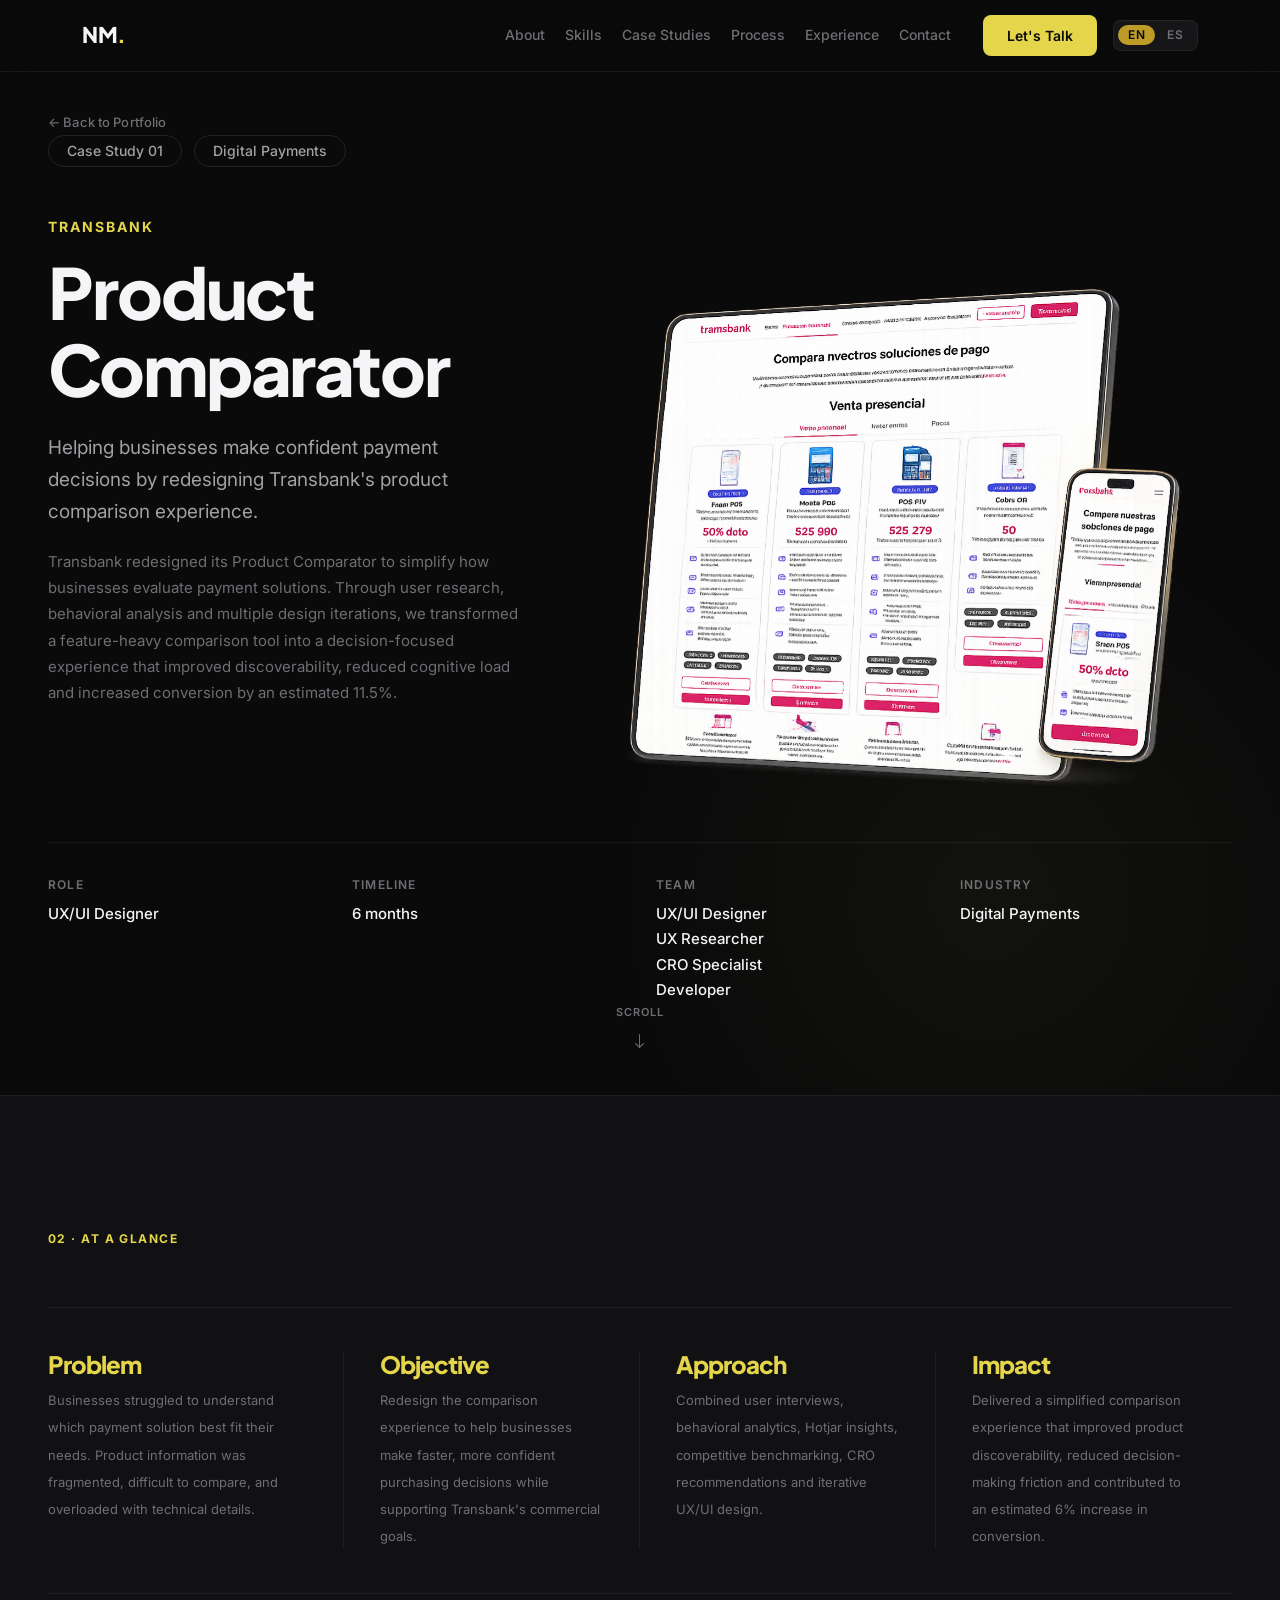
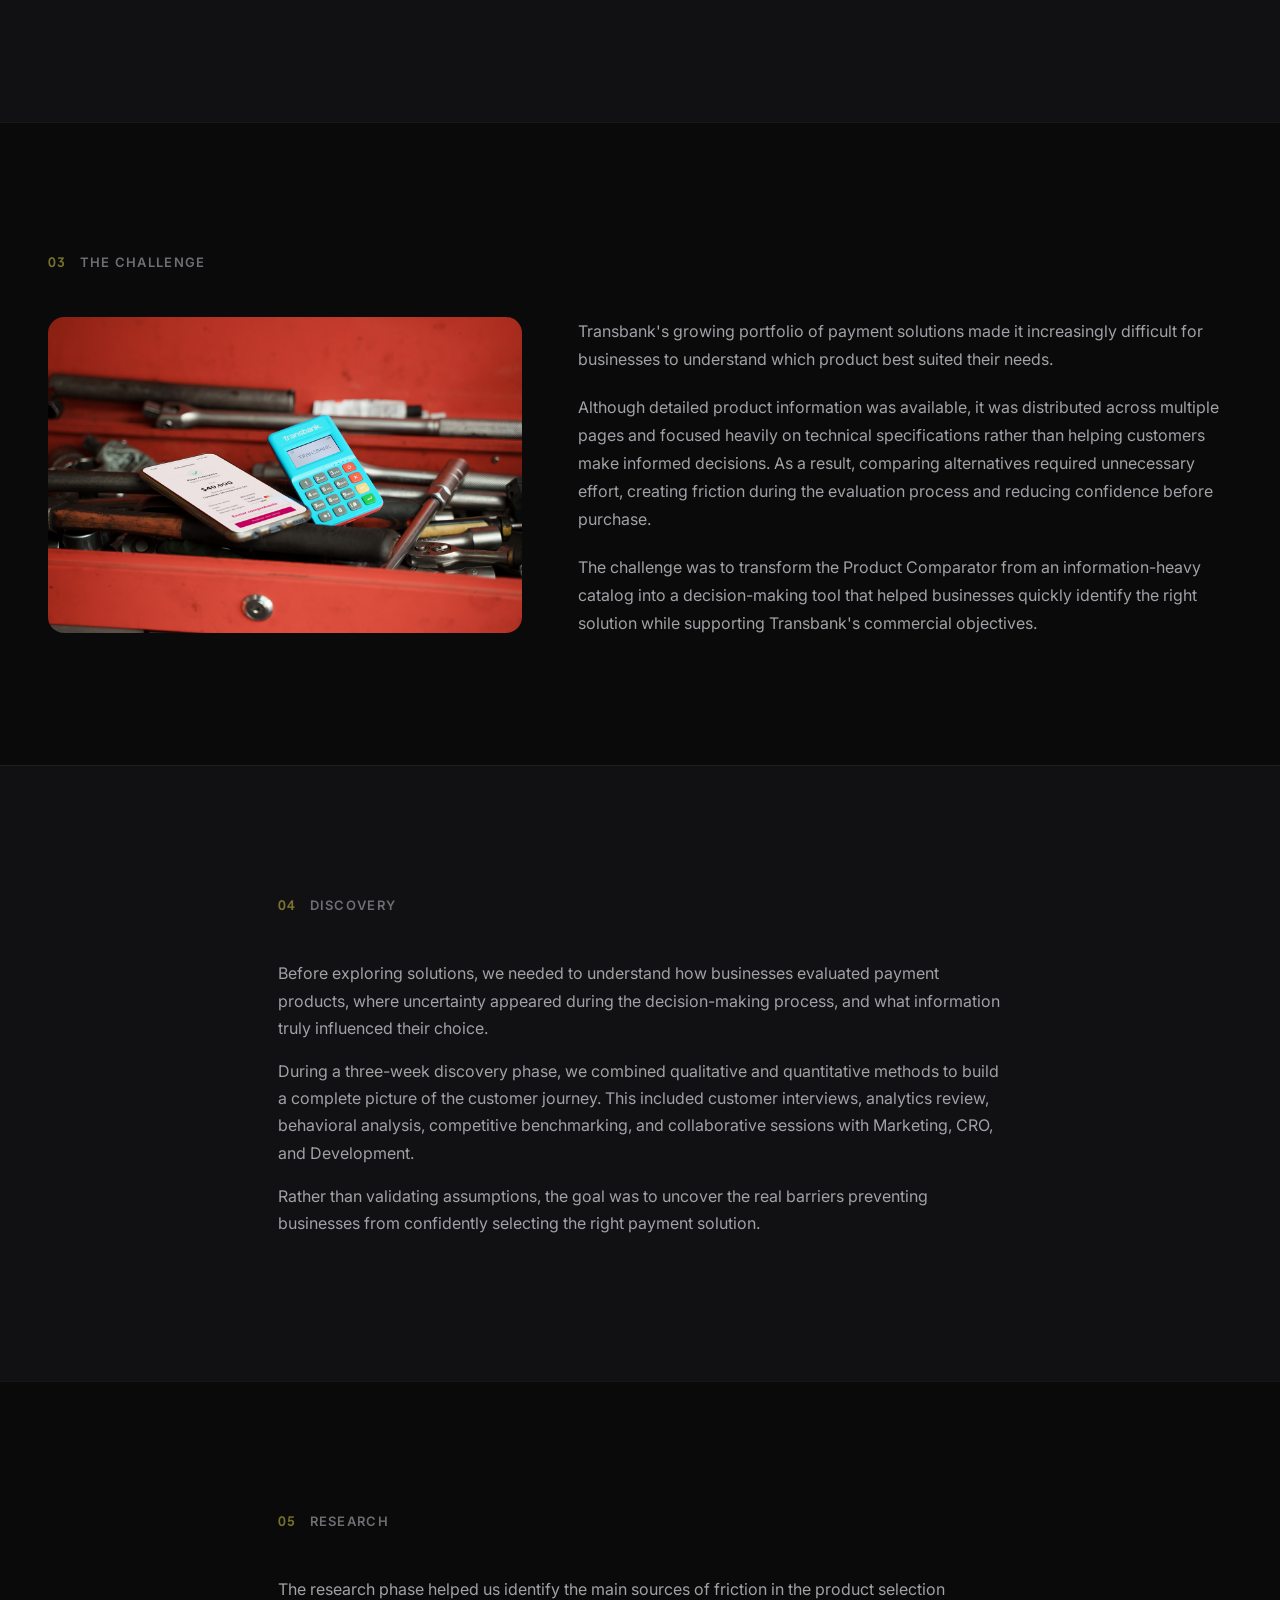
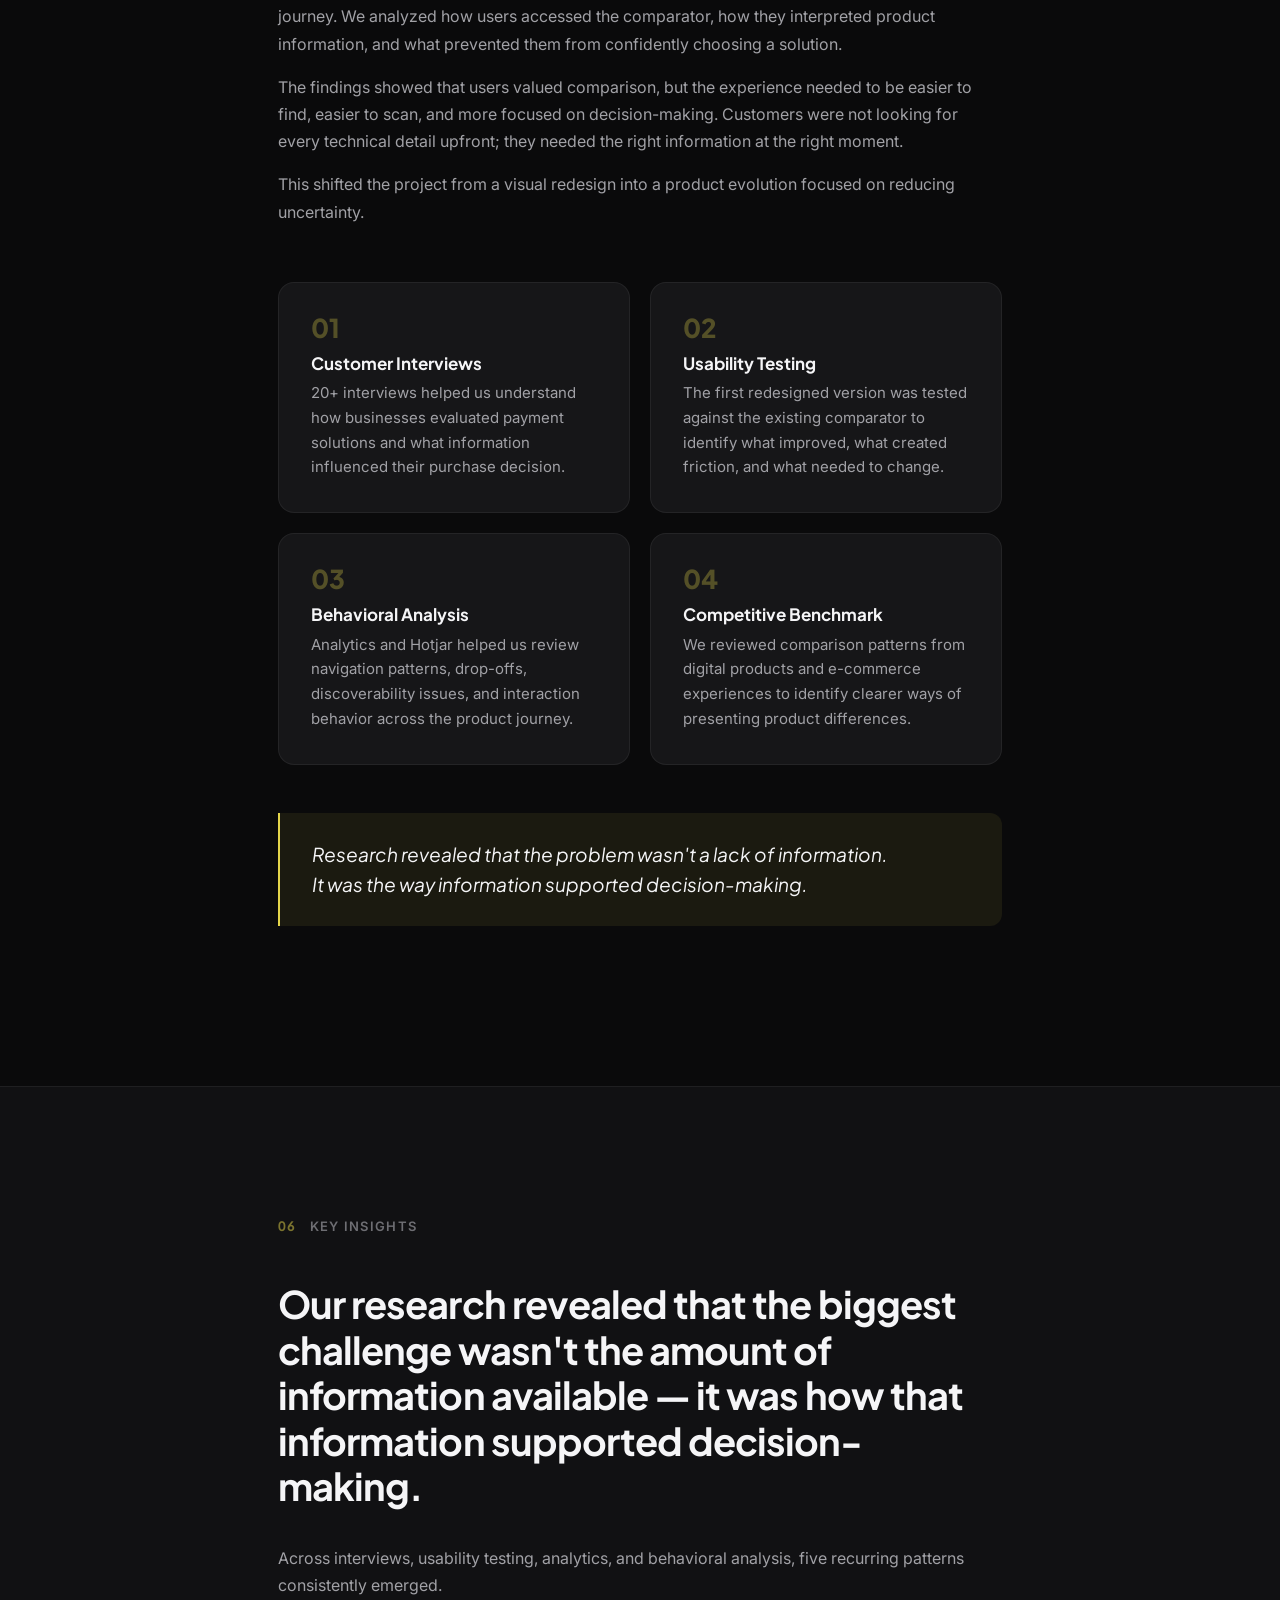
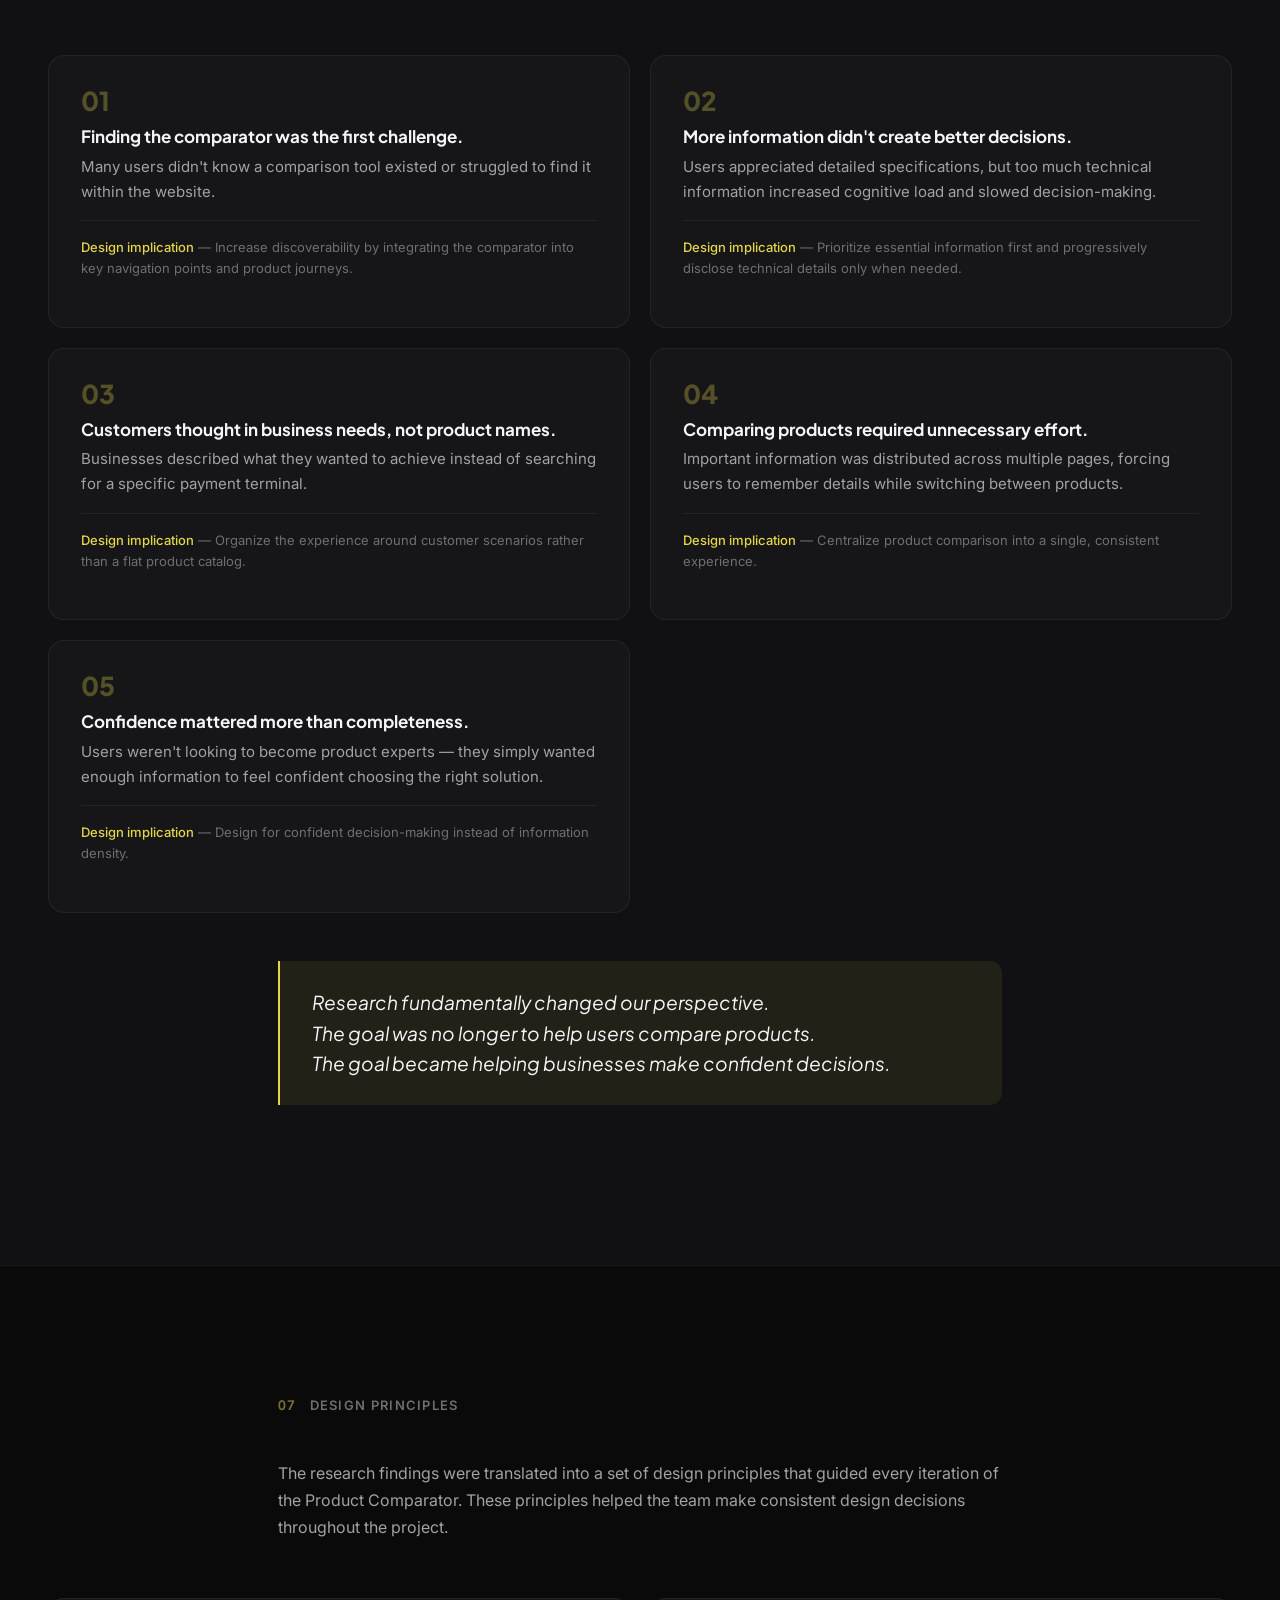
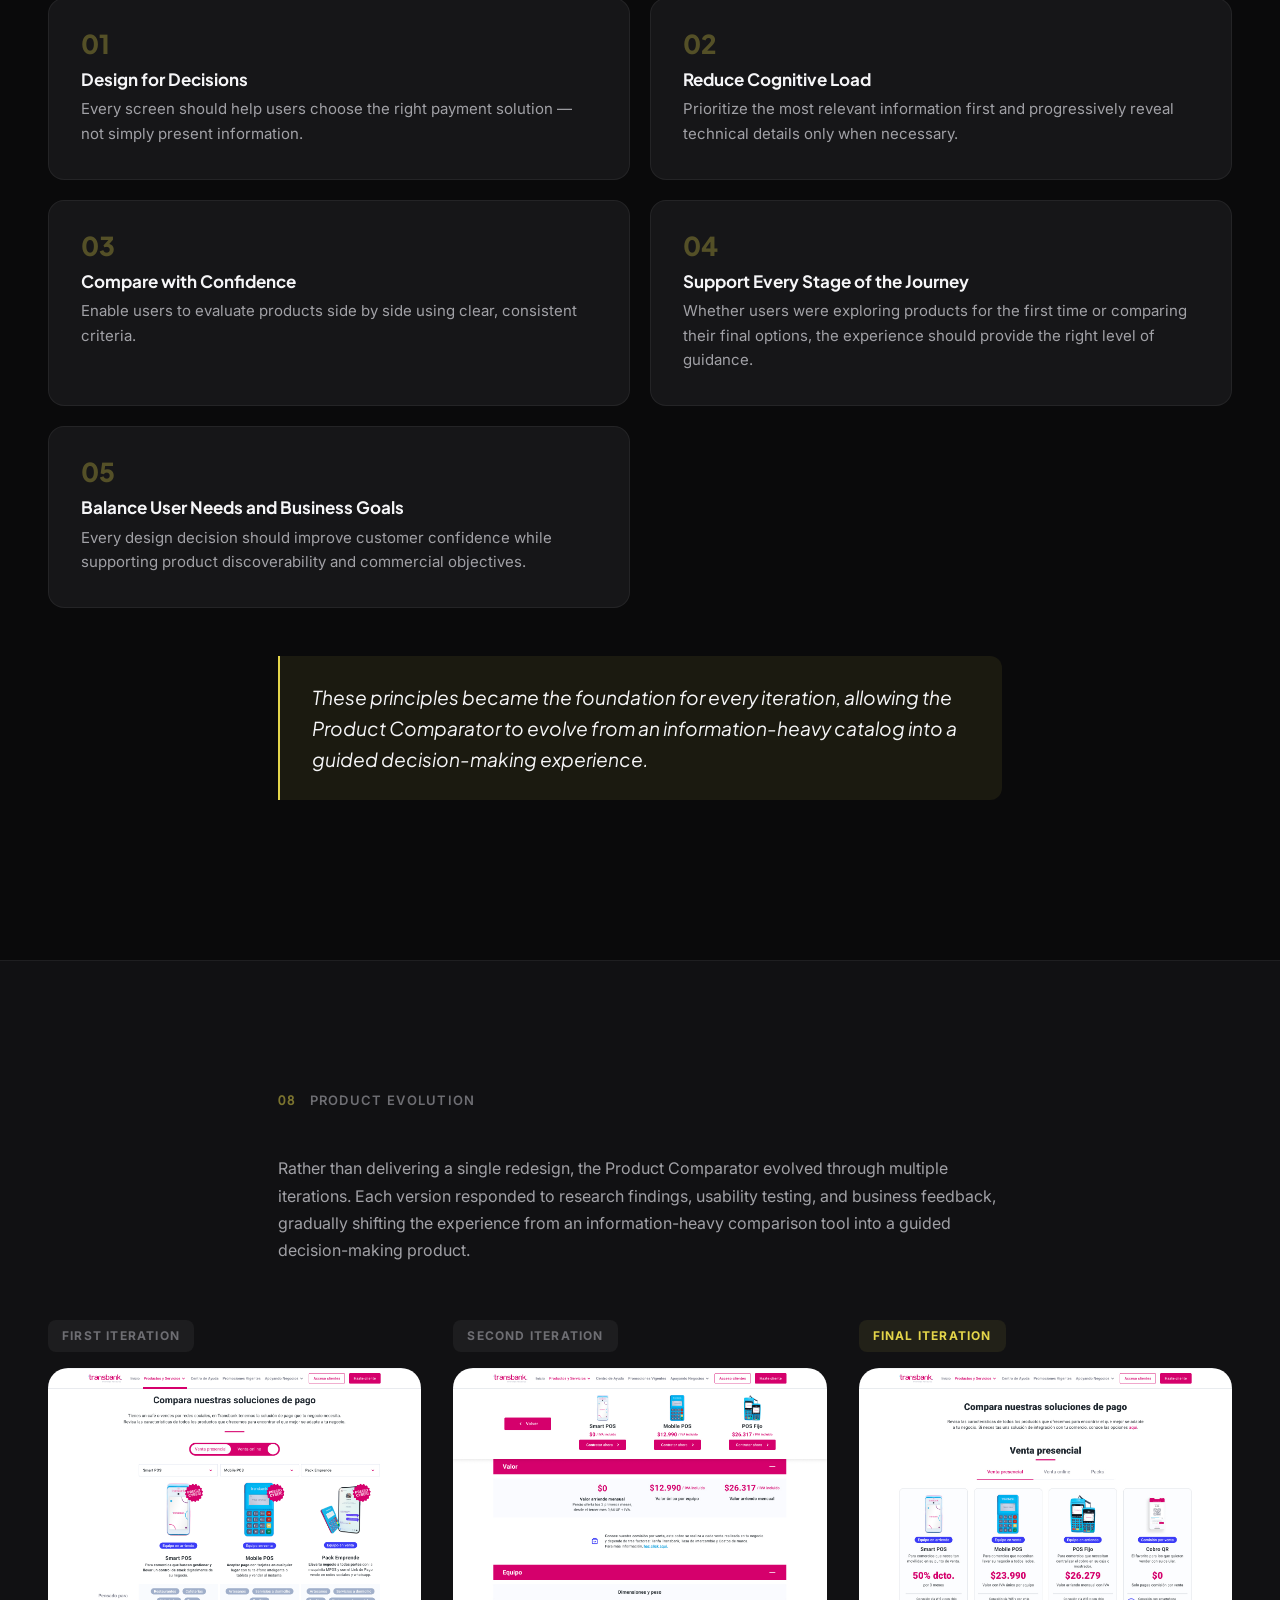
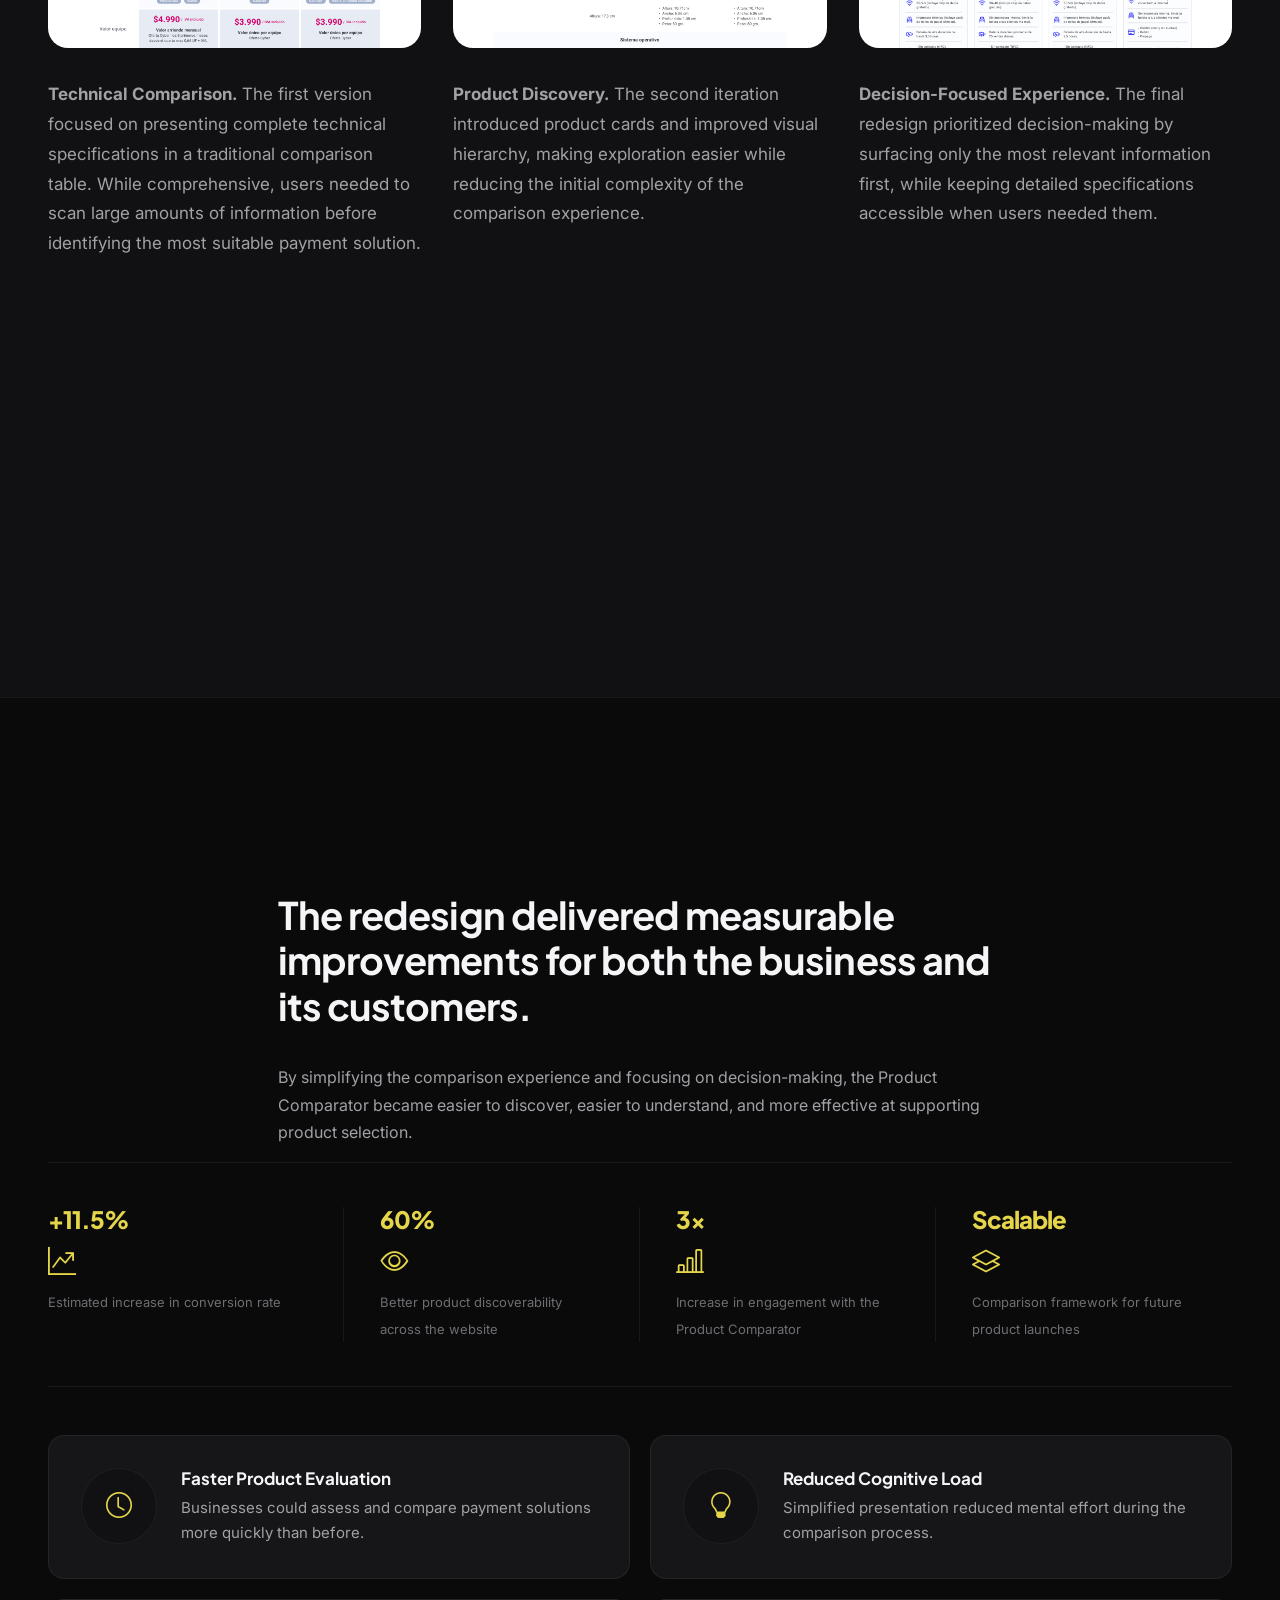
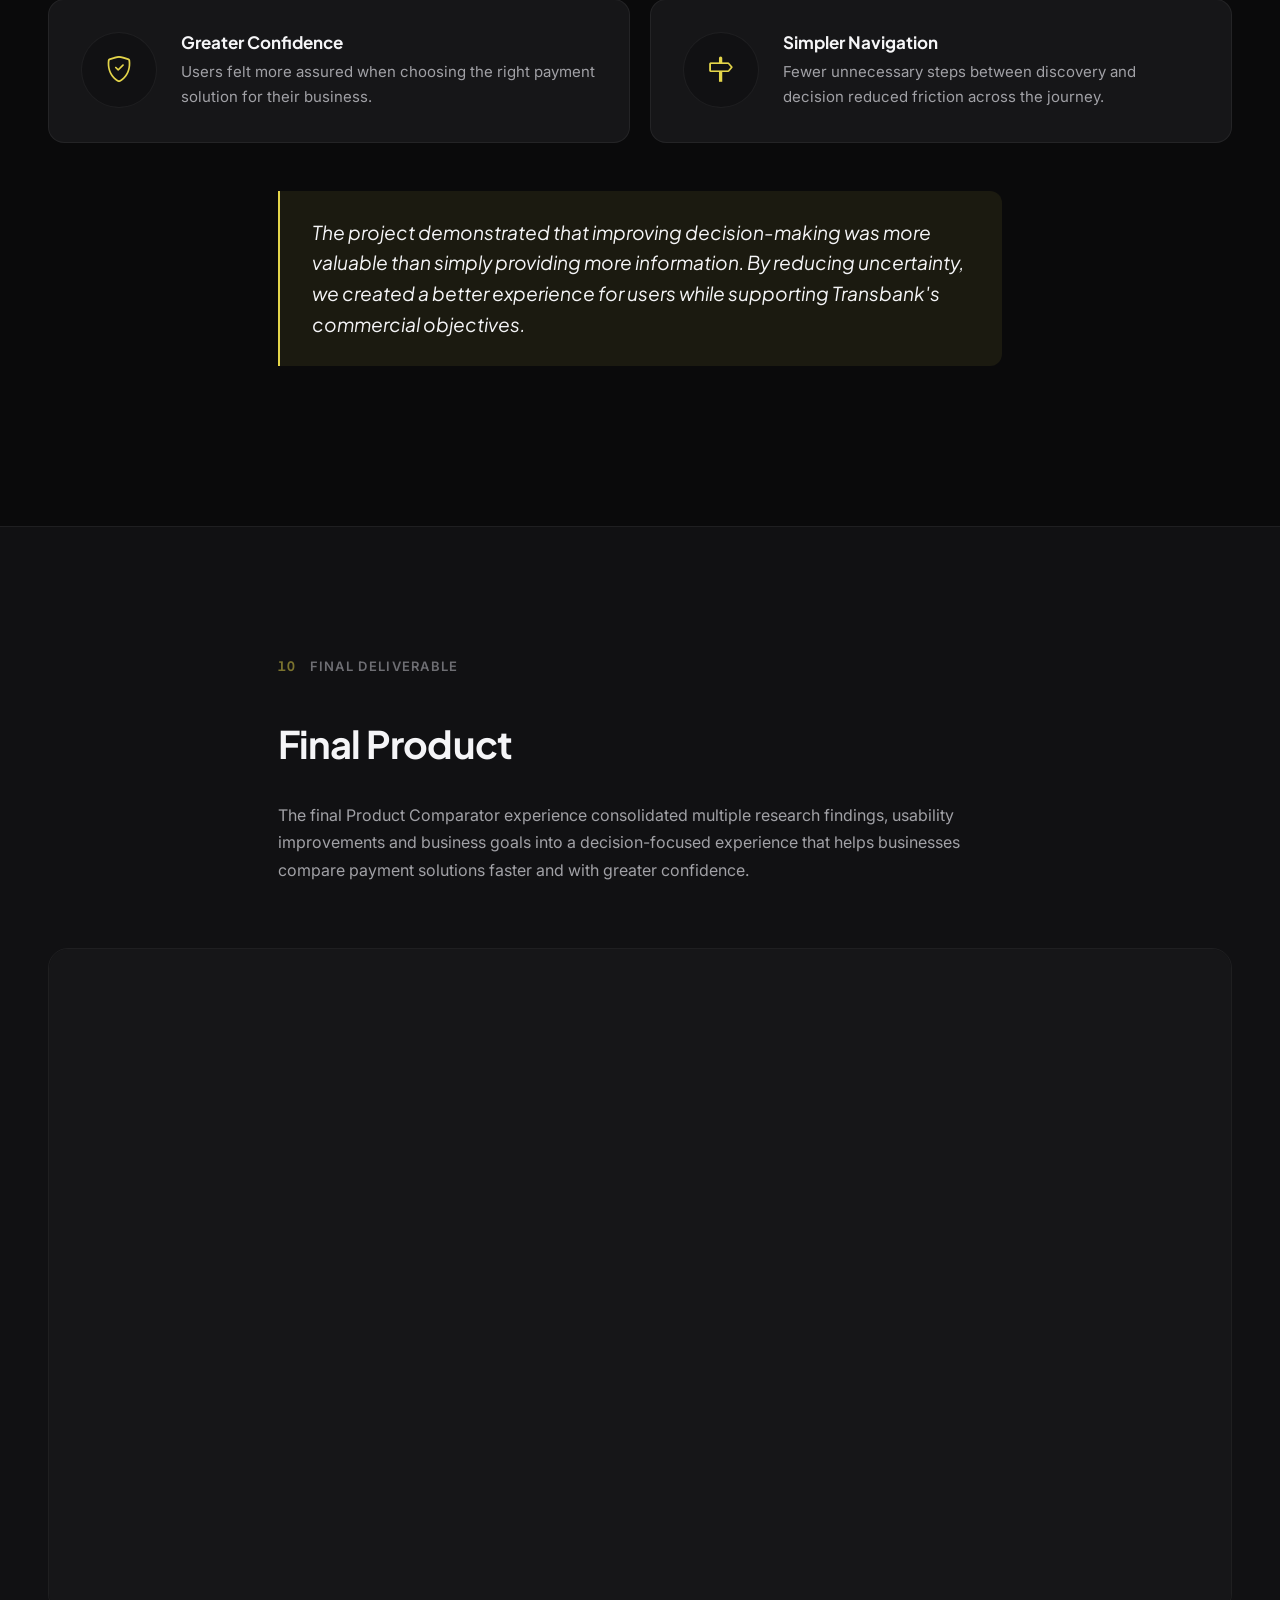
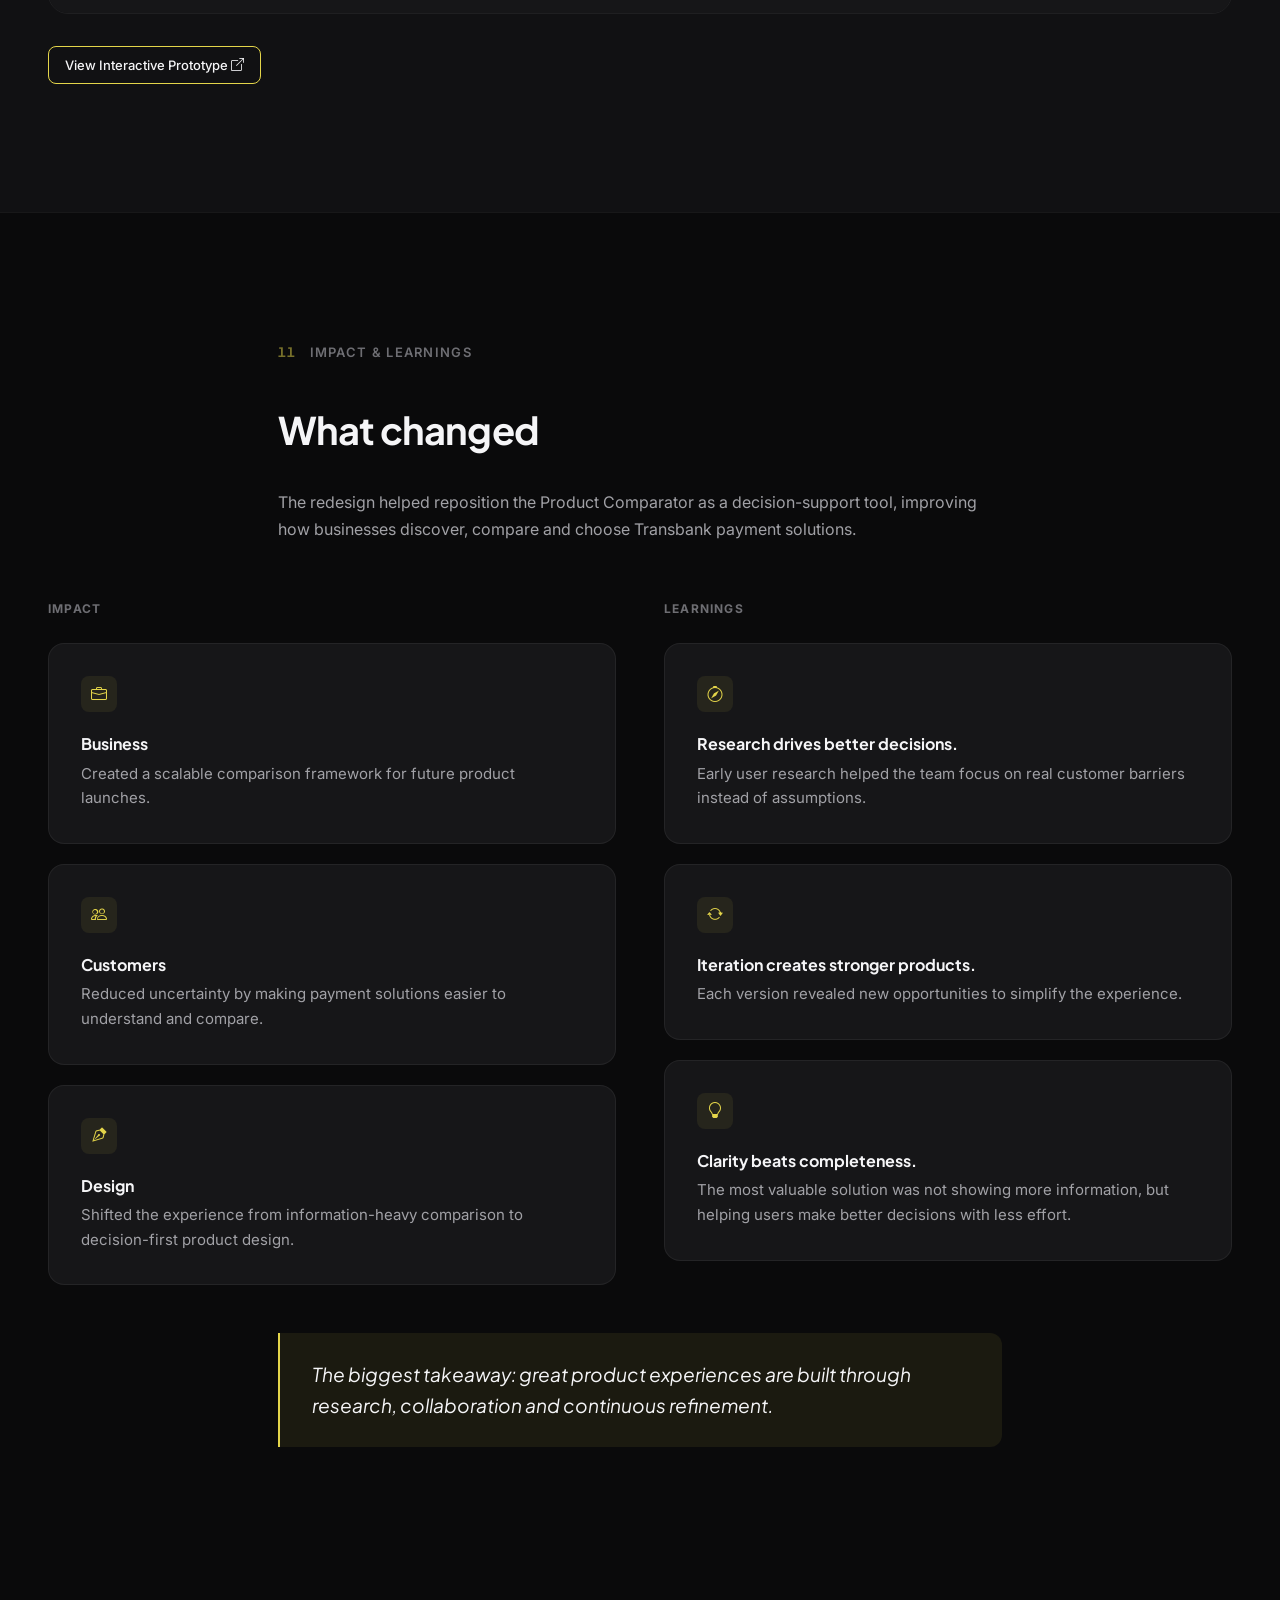
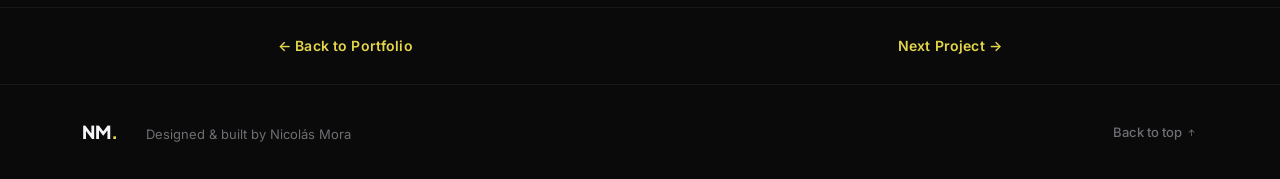
==== commit 16f2b4f1: "Agrego case study 2" ====
--- a/case-studies/transbank-product-comparator.html
+++ b/case-studies/transbank-product-comparator.html
@@ -689,27 +689,14 @@
 
 
   <!-- ============================================================
-       SCREEN 14 — NEXT PROJECT
-       Editorial preview — big title, small CTA
-       ============================================================ -->
-  <section class="cs-next" id="cs-next">
-    <div class="cs-container cs-container--reading">
-
-      <span class="cs-next-label scroll-reveal cs-fade-only" data-i18n="cs.nextProject">Next Project</span>
-
-      <div class="cs-next-preview scroll-reveal">
-        <!-- [CONTENT] Replace title and description with the next real case study.
-             Update the href on cs-next-cta to point to the next page.
-             The title can span 2 lines — it should feel large and editorial. -->
-        <h2 class="cs-next-project-title" data-i18n="tb.nextTitle">Help Center Optimization</h2>
-        <p class="cs-next-project-desc" data-i18n="tb.nextDesc">Improving self-service through search, content strategy and user-centered support journeys.</p>
-        <a href="#" class="cs-next-cta" data-i18n="tb.nextCta" data-i18n-html="true">
-          Explore Case <i class="bi bi-arrow-right" aria-hidden="true"></i>
-        </a>
-      </div>
-
-    </div>
-  </section>
+       CASE STUDY NAVIGATION — reusable across all case studies
+       ============================================================ -->
+  <nav class="cs-pager scroll-reveal cs-fade-only" id="cs-next" aria-label="Case study navigation">
+    <div class="cs-container cs-container--reading cs-pager-inner">
+      <a href="../" class="cs-pager-link cs-pager-link--prev" data-i18n="cs.back">← Back to Portfolio</a>
+      <a href="mi-belenus.html" class="cs-pager-link cs-pager-link--next" data-i18n="cs.pagerNext">Next Project →</a>
+    </div>
+  </nav>
 
 
   <!-- ============ FOOTER ============ -->
--- a/css/case-study.css
+++ b/css/case-study.css
@@ -675,6 +675,182 @@
   display: block;
 }
 
+/* Wide reference visuals (flow diagrams, screen showcases) — full width, no crop */
+.cs-wide-media {
+  width: 100%;
+  margin-top: 3.5rem;
+  border: 1px solid var(--border-subtle);
+  border-radius: var(--radius-xl);
+  overflow: auto;
+  background: var(--bg-surface);
+}
+
+.cs-wide-media img {
+  display: block;
+  width: 100%;
+  min-width: 640px;
+  height: auto;
+}
+
+/* ============================================================
+   ZOOM/PAN BOARD — interactive PNG viewer (Figma-embed replacement)
+   Same frame treatment as .cs-figma-embed: 16:9, rounded, bordered
+   ============================================================ */
+.cs-board {
+  position: relative;
+  width: 100%;
+  aspect-ratio: 16 / 9;
+  border-radius: var(--radius-xl);
+  overflow: hidden;
+  border: 1px solid var(--border-subtle);
+  background: var(--bg-surface);
+  margin-top: 4rem;
+}
+
+.cs-board-viewport {
+  position: absolute;
+  inset: 0;
+  overflow: hidden;
+  cursor: grab;
+  touch-action: none;
+  outline: none;
+}
+
+.cs-board-viewport:focus-visible {
+  outline: 2px solid var(--accent);
+  outline-offset: -2px;
+}
+
+.cs-board-viewport.is-grabbing {
+  cursor: grabbing;
+}
+
+.cs-board-img {
+  position: absolute;
+  top: 0;
+  left: 0;
+  transform-origin: 0 0;
+  max-width: none;
+  display: block;
+  user-select: none;
+  -webkit-user-drag: none;
+  pointer-events: none;
+}
+
+.cs-board-controls {
+  position: absolute;
+  right: 1rem;
+  bottom: 1rem;
+  z-index: 3;
+  display: flex;
+  align-items: center;
+  gap: .375rem;
+  padding: .3125rem;
+  background: rgba(10, 10, 11, .7);
+  backdrop-filter: blur(8px);
+  -webkit-backdrop-filter: blur(8px);
+  border: 1px solid var(--border-subtle);
+  border-radius: var(--radius-md);
+}
+
+.cs-board-btn {
+  width: 2rem;
+  height: 2rem;
+  display: inline-flex;
+  align-items: center;
+  justify-content: center;
+  background: transparent;
+  border: none;
+  border-radius: var(--radius-sm);
+  color: var(--text-secondary);
+  font-size: .875rem;
+  line-height: 1;
+  transition: color var(--duration-fast) var(--ease-out),
+              background var(--duration-fast) var(--ease-out);
+}
+
+.cs-board-btn:hover {
+  color: var(--text-primary);
+  background: var(--accent-subtle);
+}
+
+.cs-board-hint {
+  position: absolute;
+  left: 1rem;
+  bottom: 1rem;
+  z-index: 3;
+  font-size: .75rem;
+  font-weight: 500;
+  color: var(--text-secondary);
+  background: rgba(10, 10, 11, .7);
+  backdrop-filter: blur(8px);
+  -webkit-backdrop-filter: blur(8px);
+  border: 1px solid var(--border-subtle);
+  padding: .4375rem .75rem;
+  border-radius: var(--radius-sm);
+  pointer-events: none;
+  opacity: 1;
+  transition: opacity var(--duration-normal) var(--ease-out);
+}
+
+.cs-board-hint.is-hidden {
+  opacity: 0;
+}
+
+@media (max-width: 575.98px) {
+  .cs-board-hint {
+    display: none;
+  }
+}
+
+/* ============================================================
+   CASE STUDY PAGER — compact prev/next navigation
+   Reusable across every case study; update hrefs only
+   ============================================================ */
+.cs-pager {
+  padding: 1.125rem 0;
+  border-top: 1px solid var(--border-subtle);
+}
+
+.cs-pager-inner {
+  display: flex;
+  align-items: center;
+  justify-content: space-between;
+  gap: 1rem;
+}
+
+.cs-pager-link {
+  font-size: .875rem;
+  font-weight: 600;
+  color: var(--text-accent);
+  text-decoration: none;
+  display: inline-flex;
+  align-items: center;
+  gap: .375rem;
+  letter-spacing: .01em;
+  padding: .5rem .875rem;
+  margin: 0 -.875rem;
+  border-radius: var(--radius-md);
+  transition: color var(--duration-fast) var(--ease-out),
+              background var(--duration-fast) var(--ease-out);
+}
+
+a.cs-pager-link:hover {
+  color: var(--accent-hover);
+  background: var(--accent-subtle);
+}
+
+a.cs-pager-link:focus-visible {
+  outline: 2px solid var(--accent);
+  outline-offset: 2px;
+}
+
+.cs-pager-link.is-disabled {
+  color: var(--text-accent);
+  opacity: .35;
+  pointer-events: none;
+}
+
 /* ============================================================
    SCREEN 10 — DECISION LOG
    ============================================================ */
@@ -797,78 +973,6 @@
 }
 
 /* ============================================================
-   SCREEN 14 — NEXT PROJECT
-   Editorial preview — big title, small CTA
-   ============================================================ */
-.cs-next {
-  padding: var(--section-py) 0;
-  border-top: 1px solid var(--border-subtle);
-}
-
-.cs-next-label {
-  display: block;
-  font-size: .8125rem;
-  font-weight: 700;
-  color: var(--text-accent);
-  letter-spacing: .12em;
-  text-transform: uppercase;
-  margin-bottom: 2.5rem;
-}
-
-.cs-next-preview {
-  /* Nothing — flow layout */
-}
-
-/* Large editorial title for the next project name */
-.cs-next-project-title {
-  font-family: var(--font-display);
-  font-size: clamp(2.75rem, 6.5vw, 5.5rem);
-  font-weight: 800;
-  color: var(--text-primary);
-  letter-spacing: -.04em;
-  line-height: 1.02;
-  margin-bottom: .875rem;
-  transition: color var(--duration-fast) var(--ease-out);
-}
-
-/* Subtitle / description */
-.cs-next-project-desc {
-  font-size: clamp(.9375rem, 1.25vw, 1.0625rem);
-  color: var(--text-secondary);
-  line-height: 1.65;
-  margin-bottom: 2.75rem;
-  max-width: 36rem;
-}
-
-/* CTA link — small, accent-colored */
-.cs-next-cta {
-  display: inline-flex;
-  align-items: center;
-  gap: .5rem;
-  font-size: .9375rem;
-  font-weight: 600;
-  color: var(--text-accent);
-  text-decoration: none;
-  letter-spacing: .01em;
-  transition: gap var(--duration-normal) var(--ease-out),
-              color var(--duration-fast) var(--ease-out);
-}
-
-.cs-next-cta:hover {
-  color: var(--accent-hover);
-  gap: .875rem;
-}
-
-.cs-next-cta i {
-  font-size: 1rem;
-  transition: transform var(--duration-normal) var(--ease-out);
-}
-
-.cs-next-cta:hover i {
-  transform: translateX(4px);
-}
-
-/* ============================================================
    RESPONSIVE
    ============================================================ */
 
@@ -914,10 +1018,6 @@
   .cs-lessons-grid {
     grid-template-columns: repeat(2, 1fr);
   }
-
-  .cs-next-project-title {
-    font-size: clamp(2.25rem, 5vw, 4rem);
-  }
 }
 
 /* Mobile */
